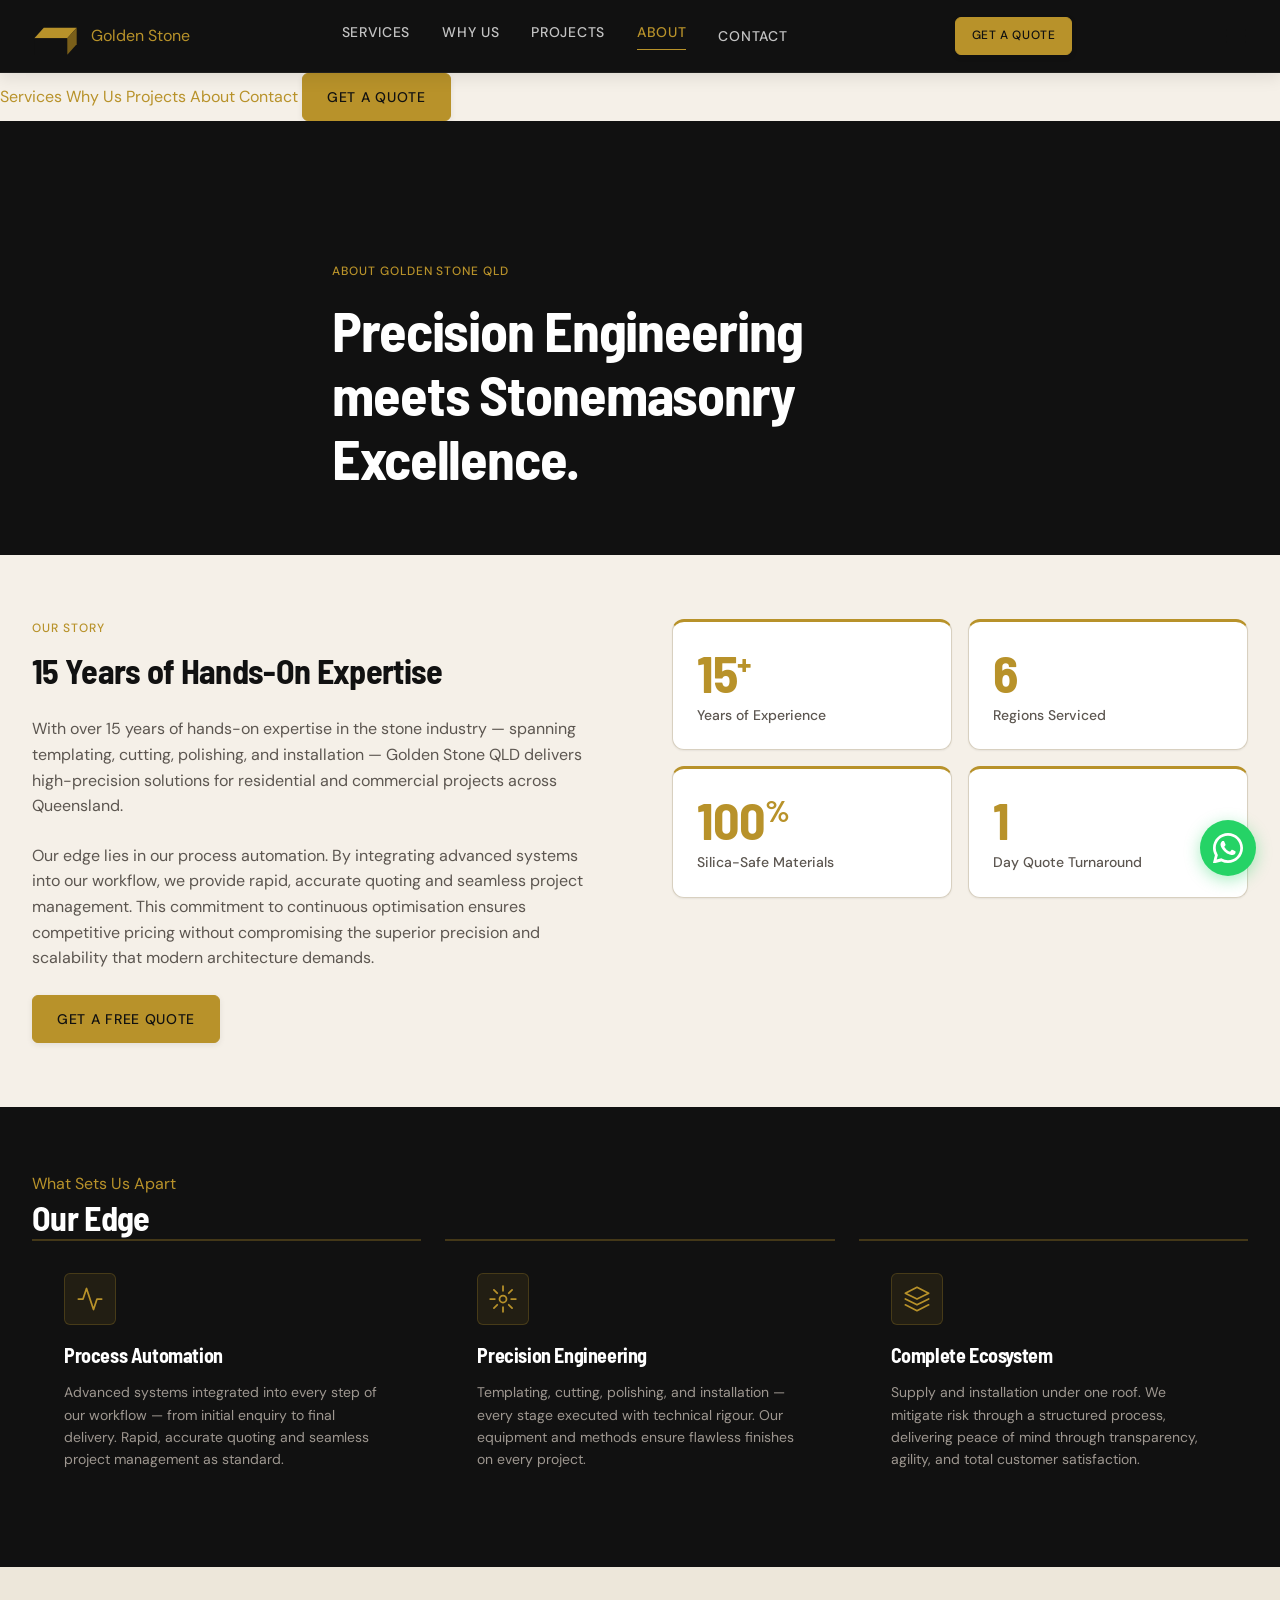
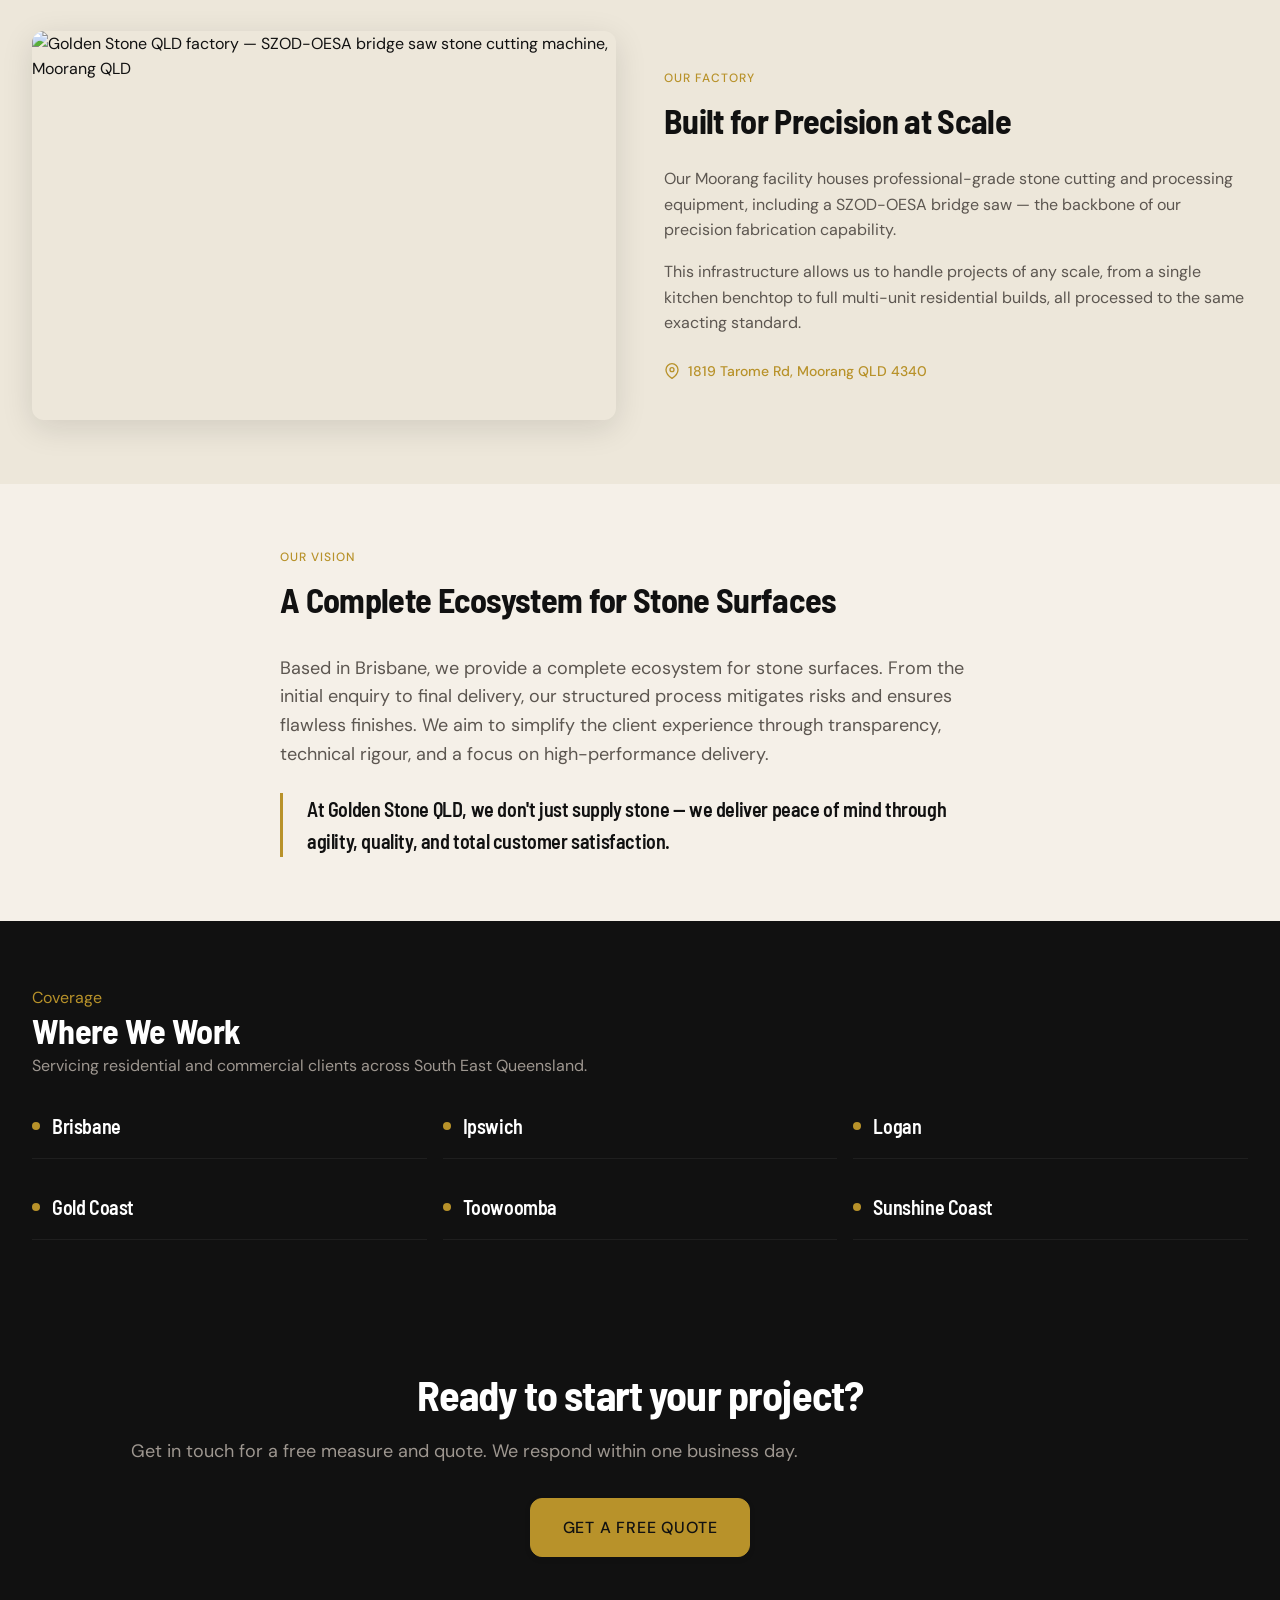
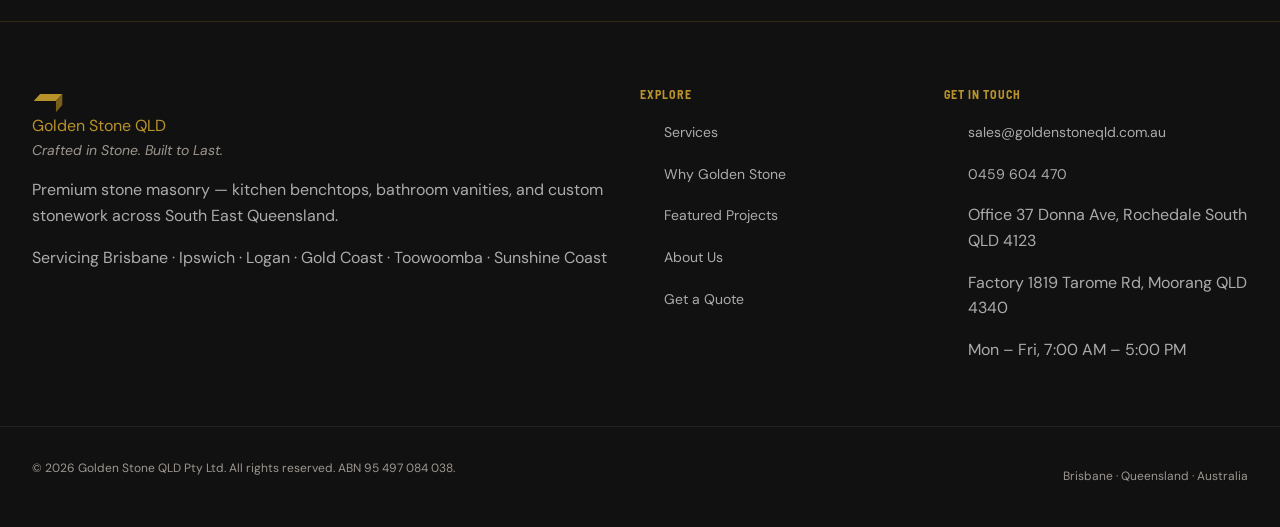
==== about.html @ 1c7fa22f "feat(about): add About Us page with factory photo, stats, edge pillars, vision - about.html — full A" ====
<!DOCTYPE html>
<html lang="en-AU">
<head>
  <meta charset="UTF-8">
  <meta name="viewport" content="width=device-width, initial-scale=1.0">
  <meta name="description" content="About Golden Stone QLD — 15+ years of precision stonemasonry expertise in Brisbane. Kitchen benchtops, bathroom vanities and custom stonework across South East Queensland.">
  <title>About Us — Golden Stone QLD</title>

  <!-- Favicon -->
  <link rel="icon" href="data:image/svg+xml,<svg xmlns='http://www.w3.org/2000/svg' viewBox='0 0 80 80'><polygon points='4,38 20,20 76,20 60,38' fill='%23B8922A'/><rect x='4' y='38' width='56' height='28' fill='%23111111'/><polygon points='60,38 76,20 76,48 60,66' fill='%237A5F1A'/></svg>">

  <!-- Design system -->
  <link rel="stylesheet" href="src/styles/reset.css">
  <link rel="stylesheet" href="src/styles/tokens.css">
  <link rel="stylesheet" href="src/styles/base.css">
  <link rel="stylesheet" href="src/styles/components.css">

  <!-- Page styles -->
  <link rel="stylesheet" href="src/styles/pages/about.css">
</head>
<body>

  <!-- =====================================================================
       SITE HEADER
       ===================================================================== -->
  <header class="site-header site-header--solid" id="site-header">
    <nav class="nav" aria-label="Main navigation">
      <div class="nav__inner container">
        <a href="index.html" class="nav__logo" aria-label="Golden Stone QLD — home">
          <svg width="40" height="34" viewBox="0 0 80 68" fill="none" xmlns="http://www.w3.org/2000/svg" aria-hidden="true">
            <polygon points="4,38 20,20 76,20 60,38" fill="#B8922A"/>
            <rect x="4" y="38" width="56" height="28" fill="#111111"/>
            <polygon points="60,38 76,20 76,48 60,66" fill="#7A5F1A"/>
          </svg>
          <span class="nav__logo-text">Golden Stone</span>
        </a>

        <ul class="nav__links" role="list">
          <li><a href="index.html#services" class="nav__link">Services</a></li>
          <li><a href="index.html#why-us" class="nav__link">Why Us</a></li>
          <li><a href="index.html#projects" class="nav__link">Projects</a></li>
          <li><a href="about.html" class="nav__link" aria-current="page">About</a></li>
          <li><a href="contact.html" class="nav__link">Contact</a></li>
        </ul>

        <a href="contact.html" class="btn btn--primary btn--sm nav__cta">Get a Quote</a>

        <button class="nav__hamburger" id="hamburger-btn" aria-label="Open menu" aria-expanded="false" aria-controls="mobile-menu">
          <svg width="24" height="24" viewBox="0 0 24 24" fill="none" stroke="currentColor" stroke-width="2" stroke-linecap="round" aria-hidden="true">
            <line x1="3" y1="6" x2="21" y2="6"/>
            <line x1="3" y1="12" x2="21" y2="12"/>
            <line x1="3" y1="18" x2="21" y2="18"/>
          </svg>
        </button>
      </div>
    </nav>

    <div class="mobile-menu" id="mobile-menu" role="navigation" aria-label="Mobile navigation">
      <a href="index.html#services" class="mobile-menu__link">Services</a>
      <a href="index.html#why-us" class="mobile-menu__link">Why Us</a>
      <a href="index.html#projects" class="mobile-menu__link">Projects</a>
      <a href="about.html" class="mobile-menu__link">About</a>
      <a href="contact.html" class="mobile-menu__link">Contact</a>
      <a href="contact.html" class="btn btn--primary mobile-menu__cta">Get a Quote</a>
    </div>
  </header>

  <main>

    <!-- ===================================================================
         PAGE HERO
         =================================================================== -->
    <section class="about-hero" aria-label="About page header">
      <div class="about-hero__bg" aria-hidden="true"></div>
      <div class="about-hero__overlay" aria-hidden="true"></div>
      <div class="about-hero__content container">
        <span class="about-hero__label">About Golden Stone QLD</span>
        <h1 class="about-hero__headline">
          Precision Engineering<br>meets Stonemasonry<br>Excellence.
        </h1>
      </div>
    </section>

    <!-- ===================================================================
         OUR STORY — intro + stats
         =================================================================== -->
    <section class="section about-intro" aria-labelledby="story-title">
      <div class="container">
        <div class="about-intro__layout">

          <div class="about-intro__text fade-in">
            <span class="section-header__label">Our Story</span>
            <h2 class="about-intro__title" id="story-title">
              15 Years of Hands-On Expertise
            </h2>
            <p class="about-intro__body">
              With over 15 years of hands-on expertise in the stone industry — spanning
              templating, cutting, polishing, and installation — Golden Stone QLD delivers
              high-precision solutions for residential and commercial projects across Queensland.
            </p>
            <p class="about-intro__body">
              Our edge lies in our process automation. By integrating advanced systems into
              our workflow, we provide rapid, accurate quoting and seamless project management.
              This commitment to continuous optimisation ensures competitive pricing without
              compromising the superior precision and scalability that modern architecture demands.
            </p>
            <a href="contact.html" class="btn btn--primary">Get a Free Quote</a>
          </div>

          <div class="about-stats fade-in fade-in-delay-1" aria-label="Key facts">
            <div class="about-stat">
              <span class="about-stat__number">15<span class="about-stat__plus">+</span></span>
              <span class="about-stat__label">Years of Experience</span>
            </div>
            <div class="about-stat">
              <span class="about-stat__number">6</span>
              <span class="about-stat__label">Regions Serviced</span>
            </div>
            <div class="about-stat">
              <span class="about-stat__number">100<span class="about-stat__plus">%</span></span>
              <span class="about-stat__label">Silica-Safe Materials</span>
            </div>
            <div class="about-stat">
              <span class="about-stat__number">1</span>
              <span class="about-stat__label">Day Quote Turnaround</span>
            </div>
          </div>

        </div>
      </div>
    </section>

    <!-- ===================================================================
         OUR EDGE — three pillars on dark background
         =================================================================== -->
    <section class="section section--dark about-edge" aria-labelledby="edge-title">
      <div class="container">
        <header class="section-header fade-in">
          <span class="section-header__label" style="color: var(--color-gold);">What Sets Us Apart</span>
          <h2 class="section-header__title" id="edge-title" style="color: var(--color-white);">Our Edge</h2>
        </header>

        <div class="about-pillars fade-in fade-in-delay-1">

          <div class="about-pillar">
            <div class="about-pillar__icon" aria-hidden="true">
              <svg width="28" height="28" viewBox="0 0 24 24" fill="none" stroke="currentColor" stroke-width="1.5" stroke-linecap="round" stroke-linejoin="round">
                <polyline points="22 12 18 12 15 21 9 3 6 12 2 12"/>
              </svg>
            </div>
            <h3 class="about-pillar__title">Process Automation</h3>
            <p class="about-pillar__desc">
              Advanced systems integrated into every step of our workflow — from initial
              enquiry to final delivery. Rapid, accurate quoting and seamless project management as standard.
            </p>
          </div>

          <div class="about-pillar">
            <div class="about-pillar__icon" aria-hidden="true">
              <svg width="28" height="28" viewBox="0 0 24 24" fill="none" stroke="currentColor" stroke-width="1.5" stroke-linecap="round" stroke-linejoin="round">
                <circle cx="12" cy="12" r="3"/>
                <path d="M12 1v4M12 19v4M4.22 4.22l2.83 2.83M16.95 16.95l2.83 2.83M1 12h4M19 12h4M4.22 19.78l2.83-2.83M16.95 7.05l2.83-2.83"/>
              </svg>
            </div>
            <h3 class="about-pillar__title">Precision Engineering</h3>
            <p class="about-pillar__desc">
              Templating, cutting, polishing, and installation — every stage executed with
              technical rigour. Our equipment and methods ensure flawless finishes on every project.
            </p>
          </div>

          <div class="about-pillar">
            <div class="about-pillar__icon" aria-hidden="true">
              <svg width="28" height="28" viewBox="0 0 24 24" fill="none" stroke="currentColor" stroke-width="1.5" stroke-linecap="round" stroke-linejoin="round">
                <path d="M12 2L2 7l10 5 10-5-10-5z"/>
                <path d="M2 17l10 5 10-5"/>
                <path d="M2 12l10 5 10-5"/>
              </svg>
            </div>
            <h3 class="about-pillar__title">Complete Ecosystem</h3>
            <p class="about-pillar__desc">
              Supply and installation under one roof. We mitigate risk through a structured
              process, delivering peace of mind through transparency, agility, and total
              customer satisfaction.
            </p>
          </div>

        </div>
      </div>
    </section>

    <!-- ===================================================================
         FACTORY — real photo of the workshop
         =================================================================== -->
    <section class="about-factory" aria-labelledby="factory-title">
      <div class="container">
        <div class="about-factory__layout">

          <div class="about-factory__image fade-in">
            <img
              src="public/images/factory.jpg"
              alt="Golden Stone QLD factory — SZOD-OESA bridge saw stone cutting machine, Moorang QLD"
              width="800"
              height="533"
              loading="lazy"
            >
          </div>

          <div class="about-factory__text fade-in fade-in-delay-1">
            <span class="section-header__label">Our Factory</span>
            <h2 class="about-factory__title" id="factory-title">Built for Precision at Scale</h2>
            <p class="about-factory__body">
              Our Moorang facility houses professional-grade stone cutting and processing
              equipment, including a SZOD-OESA bridge saw — the backbone of our precision
              fabrication capability.
            </p>
            <p class="about-factory__body">
              This infrastructure allows us to handle projects of any scale, from a single
              kitchen benchtop to full multi-unit residential builds, all processed to
              the same exacting standard.
            </p>
            <div class="about-factory__address">
              <svg width="16" height="16" viewBox="0 0 24 24" fill="none" stroke="currentColor" stroke-width="2" stroke-linecap="round" stroke-linejoin="round" aria-hidden="true">
                <path d="M21 10c0 7-9 13-9 13s-9-6-9-13a9 9 0 0 1 18 0z"/>
                <circle cx="12" cy="10" r="3"/>
              </svg>
              1819 Tarome Rd, Moorang QLD 4340
            </div>
          </div>

        </div>
      </div>
    </section>

    <!-- ===================================================================
         OUR VISION
         =================================================================== -->
    <section class="section about-vision" aria-labelledby="vision-title">
      <div class="container">
        <div class="about-vision__inner fade-in">
          <span class="section-header__label">Our Vision</span>
          <h2 class="about-vision__title" id="vision-title">A Complete Ecosystem for Stone Surfaces</h2>
          <p class="about-vision__body">
            Based in Brisbane, we provide a complete ecosystem for stone surfaces. From the initial
            enquiry to final delivery, our structured process mitigates risks and ensures flawless
            finishes. We aim to simplify the client experience through transparency, technical
            rigour, and a focus on high-performance delivery.
          </p>
          <p class="about-vision__body about-vision__body--callout">
            At Golden Stone QLD, we don't just supply stone — we deliver peace of mind through
            agility, quality, and total customer satisfaction.
          </p>
        </div>
      </div>
    </section>

    <!-- ===================================================================
         SERVICE AREA
         =================================================================== -->
    <section class="section section--dark about-area" aria-labelledby="area-title">
      <div class="container">
        <header class="section-header fade-in">
          <span class="section-header__label" style="color: var(--color-gold);">Coverage</span>
          <h2 class="section-header__title" id="area-title" style="color: var(--color-white);">Where We Work</h2>
          <p class="section-header__sub" style="color: var(--color-stone);">
            Servicing residential and commercial clients across South East Queensland.
          </p>
        </header>

        <div class="about-area__grid fade-in fade-in-delay-1">
          <div class="about-area__city">
            <span class="about-area__dot" aria-hidden="true"></span>Brisbane
          </div>
          <div class="about-area__city">
            <span class="about-area__dot" aria-hidden="true"></span>Ipswich
          </div>
          <div class="about-area__city">
            <span class="about-area__dot" aria-hidden="true"></span>Logan
          </div>
          <div class="about-area__city">
            <span class="about-area__dot" aria-hidden="true"></span>Gold Coast
          </div>
          <div class="about-area__city">
            <span class="about-area__dot" aria-hidden="true"></span>Toowoomba
          </div>
          <div class="about-area__city">
            <span class="about-area__dot" aria-hidden="true"></span>Sunshine Coast
          </div>
        </div>
      </div>
    </section>

    <!-- ===================================================================
         CTA
         =================================================================== -->
    <section class="section cta-section" aria-labelledby="cta-title">
      <div class="container">
        <h2 class="cta-section__headline fade-in" id="cta-title">
          Ready to start your project?
        </h2>
        <p class="cta-section__sub fade-in fade-in-delay-1">
          Get in touch for a free measure and quote. We respond within one business day.
        </p>
        <div class="fade-in fade-in-delay-2">
          <a href="contact.html" class="btn btn--primary btn--lg">Get a Free Quote</a>
        </div>
      </div>
    </section>

  </main>

  <!-- =====================================================================
       FOOTER
       ===================================================================== -->
  <footer class="footer">
    <div class="container">
      <div class="footer__grid">

        <div class="footer__brand">
          <a href="index.html" class="footer__logo footer__logo--lockup" aria-label="Golden Stone QLD — home">
            <svg width="32" height="27" viewBox="0 0 80 68" fill="none" xmlns="http://www.w3.org/2000/svg" aria-hidden="true">
              <polygon points="4,38 20,20 76,20 60,38" fill="#B8922A"/>
              <rect x="4" y="38" width="56" height="28" fill="#111111"/>
              <polygon points="60,38 76,20 76,48 60,66" fill="#7A5F1A"/>
            </svg>
            <span class="footer__logo-name">Golden Stone QLD</span>
          </a>
          <p class="footer__tagline">Crafted in Stone. Built to Last.</p>
          <p class="footer__desc">
            Premium stone masonry — kitchen benchtops, bathroom vanities, and custom
            stonework across South East Queensland.
          </p>
          <p class="footer__service-area">
            Servicing Brisbane · Ipswich · Logan · Gold Coast · Toowoomba · Sunshine Coast
          </p>
        </div>

        <div>
          <h3 class="footer__heading">Explore</h3>
          <ul class="footer__links" role="list">
            <li><a href="index.html#services">Services</a></li>
            <li><a href="index.html#why-us">Why Golden Stone</a></li>
            <li><a href="index.html#projects">Featured Projects</a></li>
            <li><a href="about.html">About Us</a></li>
            <li><a href="contact.html">Get a Quote</a></li>
          </ul>
        </div>

        <div>
          <h3 class="footer__heading">Get in Touch</h3>
          <ul class="footer__links" role="list">
            <li><a href="mailto:sales@goldenstoneqld.com.au">sales@goldenstoneqld.com.au</a></li>
            <li><a href="tel:+61459604470">0459 604 470</a></li>
            <li class="footer__address-item">
              <span class="footer__address-label">Office</span>
              <span>37 Donna Ave, Rochedale South QLD 4123</span>
            </li>
            <li class="footer__address-item">
              <span class="footer__address-label">Factory</span>
              <span>1819 Tarome Rd, Moorang QLD 4340</span>
            </li>
            <li class="footer__hours">Mon – Fri, 7:00 AM – 5:00 PM</li>
          </ul>
        </div>

      </div>
    </div>

    <div class="footer__bottom container">
      <p class="footer__copy">
        &copy; <span id="footer-year">2025</span> Golden Stone QLD Pty Ltd. All rights reserved.
        ABN 95 497 084 038.
      </p>
      <p class="footer__copy">Brisbane · Queensland · Australia</p>
    </div>
  </footer>

  <!-- WhatsApp floating button -->
  <a href="https://wa.me/61459604470" class="whatsapp-fab" target="_blank" rel="noopener" aria-label="Chat on WhatsApp">
    <svg width="30" height="30" viewBox="0 0 24 24" fill="#FFFFFF" xmlns="http://www.w3.org/2000/svg" aria-hidden="true">
      <path d="M17.472 14.382c-.297-.149-1.758-.867-2.03-.967-.273-.099-.471-.148-.67.15-.197.297-.767.966-.94 1.164-.173.199-.347.223-.644.075-.297-.15-1.255-.463-2.39-1.475-.883-.788-1.48-1.761-1.653-2.059-.173-.297-.018-.458.13-.606.134-.133.298-.347.446-.52.149-.174.198-.298.298-.497.099-.198.05-.371-.025-.52-.075-.149-.669-1.612-.916-2.207-.242-.579-.487-.5-.669-.51-.173-.008-.371-.01-.57-.01-.198 0-.52.074-.792.372-.272.297-1.04 1.016-1.04 2.479 0 1.462 1.065 2.875 1.213 3.074.149.198 2.096 3.2 5.077 4.487.709.306 1.262.489 1.694.625.712.227 1.36.195 1.871.118.571-.085 1.758-.719 2.006-1.413.248-.694.248-1.289.173-1.413-.074-.124-.272-.198-.57-.347z"/>
      <path d="M12 0C5.373 0 0 5.373 0 12c0 2.117.553 4.103 1.518 5.832L.057 23.625a.563.563 0 0 0 .693.704l5.975-1.566A11.942 11.942 0 0 0 12 24c6.627 0 12-5.373 12-12S18.627 0 12 0zm0 21.818a9.818 9.818 0 0 1-5.006-1.372l-.358-.213-3.722.976.993-3.63-.233-.374A9.818 9.818 0 0 1 2.182 12C2.182 6.57 6.57 2.182 12 2.182S21.818 6.57 21.818 12 17.43 21.818 12 21.818z"/>
    </svg>
  </a>

  <script src="src/scripts/main.js" defer></script>
</body>
</html>
---- src/styles/tokens.css ----
/* ==========================================================================
   Golden Stone QLD — Design Tokens
   Source: docs/brand/brand-book.md v2.0
   Australian English comments throughout.

   Import order:
     1. tokens.css   ← this file
     2. reset.css
     3. base.css
     4. components.css
   ========================================================================== */

/* --------------------------------------------------------------------------
   Google Fonts
   Barlow Semi Condensed — display / headings (600, 700)
   DM Sans              — body / UI copy (400, 500)
   -------------------------------------------------------------------------- */
@import url('https://fonts.googleapis.com/css2?family=Barlow+Semi+Condensed:wght@600;700&family=DM+Sans:ital,wght@0,400;0,500;1,400&display=swap');


:root {

  /* =========================================================================
     COLOUR PALETTE
     Brand Book v2.0 — Gold + Black
     ========================================================================= */

  /* --- Primary brand colours --- */
  --colour-gold:          #B8922A; /* Brass Gold — main brand colour; bar mark, CTAs, accents  */
  --colour-gold-dark:     #7A5F1A; /* Dark Gold — slab right-face shadow, pressed states       */
  --colour-gold-light:    #C9A84C; /* Champagne — highlight accent, small-scale gold use       */
  --colour-black:         #111111; /* Deep Black — anchor colour, slab front-face, dark bg     */

  /* --- Neutral palette --- */
  --colour-bg:            #F5F0E8; /* Warm Cream — page background (warm, not clinical white)  */
  --colour-surface:       #EDE7DA; /* Surface — cards, alternating table rows                  */
  --colour-border:        #D8D0C0; /* Border — dividers, input outlines                        */
  --colour-stone:         #9E9790; /* Stone Grey — sub-labels, secondary/muted text            */
  --colour-text:          #111111; /* Primary text — same as anchor; warm near-black           */
  --colour-text-sec:      #5C5650; /* Secondary text — captions, supporting copy               */
  --colour-text-muted:    #9E9790; /* Muted text — placeholder, disabled states               */
  --colour-white:         #FFFFFF;

  /* --- Supporting gold tones (derived from primary) --- */
  --colour-gold-wash:     rgba(184, 146, 42, 0.10); /* Subtle gold tint — hover backgrounds    */
  --colour-gold-glow:     rgba(184, 146, 42, 0.30); /* Focus ring, gold highlight              */
  --colour-gold-border:   rgba(184, 146, 42, 0.25); /* Subtle gold border on dark surfaces     */

  /* --- Dark surface variants --- */
  --colour-surface-dark:  #1C1A18; /* Dark card / section background                          */
  --colour-overlay:       rgba(17, 17, 17, 0.65); /* Photo overlays, modal backdrops           */

  /* --- Semantic colours --- */
  --colour-success:       #2A7A4A;
  --colour-success-bg:    rgba(42, 122, 74, 0.10);
  --colour-warning:       #B86A1A;
  --colour-warning-bg:    rgba(184, 106, 26, 0.10);
  --colour-error:         #B83A2A;
  --colour-error-bg:      rgba(184, 58, 42, 0.10);
  --colour-info:          #2A5A8A;
  --colour-info-bg:       rgba(42, 90, 138, 0.10);

  /* --- CSS aliases (American English spelling) for component compatibility --- */
  --color-gold:           var(--colour-gold);
  --color-gold-dark:      var(--colour-gold-dark);
  --color-gold-light:     var(--colour-gold-light);
  --color-black:          var(--colour-black);
  --color-bg:             var(--colour-bg);
  --color-surface:        var(--colour-surface);
  --color-border:         var(--colour-border);
  --color-stone:          var(--colour-stone);
  --color-text:           var(--colour-text);
  --color-text-sec:       var(--colour-text-sec);
  --color-text-muted:     var(--colour-text-muted);
  --color-white:          var(--colour-white);
  --color-gold-wash:      var(--colour-gold-wash);
  --color-gold-glow:      var(--colour-gold-glow);
  --color-gold-border:    var(--colour-gold-border);
  --color-surface-dark:   var(--colour-surface-dark);
  --color-overlay:        var(--colour-overlay);
  --color-success:        var(--colour-success);
  --color-success-bg:     var(--colour-success-bg);
  --color-warning:        var(--colour-warning);
  --color-warning-bg:     var(--colour-warning-bg);
  --color-error:          var(--colour-error);
  --color-error-bg:       var(--colour-error-bg);
  --color-info:           var(--colour-info);
  --color-info-bg:        var(--colour-info-bg);


  /* =========================================================================
     TYPOGRAPHY
     ========================================================================= */

  /* --- Font families --- */
  --font-display: 'Barlow Semi Condensed', 'Arial Narrow', Arial, sans-serif;
  --font-body:    'DM Sans', 'Helvetica Neue', Arial, sans-serif;

  /* --- Type scale — Major Third (×1.25), base 16px ---
     Use display font (Barlow Semi Condensed) for text-xl and above.
     Use body font (DM Sans) for text-base and below.
  --- */
  --text-xs:    0.75rem;   /*  12px — captions, fine print, badges      */
  --text-sm:    0.875rem;  /*  14px — small UI text, helper labels       */
  --text-base:  1rem;      /*  16px — body copy (minimum for readability)*/
  --text-lg:    1.125rem;  /*  18px — lead paragraph, large body         */
  --text-xl:    1.25rem;   /*  20px — h4, sub-section headings           */
  --text-2xl:   1.625rem;  /*  26px — h3                                 */
  --text-3xl:   2.125rem;  /*  34px — h2                                 */
  --text-4xl:   2.625rem;  /*  42px — h1                                 */
  --text-hero:  3.25rem;   /*  52px — display / hero headings            */

  /* --- Font weights --- */
  --font-regular:  400;
  --font-medium:   500;
  --font-semibold: 600;
  --font-bold:     700;

  /* --- Line heights --- */
  --leading-tight:   1.15;  /* Hero / display headings                   */
  --leading-snug:    1.25;  /* H1, H2                                    */
  --leading-normal:  1.4;   /* H3, H4                                    */
  --leading-relaxed: 1.6;   /* Body copy (optimal for DM Sans)           */
  --leading-loose:   1.75;  /* Long-form / article content               */

  /* --- Letter spacing --- */
  --tracking-tight:  -0.02em; /* Display headings — tighter for impact   */
  --tracking-normal:  0em;
  --tracking-wide:    0.05em; /* All-caps labels                         */
  --tracking-wider:   0.08em; /* Sub-labels, tags, fine print            */


  /* =========================================================================
     SPACING — 8pt Grid
     ========================================================================= */

  --space-1:   0.25rem;  /*   4px */
  --space-2:   0.5rem;   /*   8px */
  --space-3:   0.75rem;  /*  12px */
  --space-4:   1rem;     /*  16px */
  --space-6:   1.5rem;   /*  24px */
  --space-8:   2rem;     /*  32px */
  --space-12:  3rem;     /*  48px */
  --space-16:  4rem;     /*  64px */
  --space-24:  6rem;     /*  96px */


  /* =========================================================================
     BORDER RADII
     ========================================================================= */

  --radius-sm:   3px;    /* Subtle rounding — chips, badges, code blocks  */
  --radius-md:   6px;    /* Buttons, inputs, small cards                  */
  --radius-lg:   12px;   /* Cards, panels, modals                         */
  --radius-full: 9999px; /* Pills, circular avatars                       */


  /* =========================================================================
     SHADOWS — subtle, premium feel; no harsh drops
     ========================================================================= */

  --shadow-xs:   0 1px 2px  rgba(17, 17, 17, 0.06);  /* Hairline lift    */
  --shadow-sm:   0 2px 6px  rgba(17, 17, 17, 0.08);  /* Cards at rest    */
  --shadow-md:   0 4px 16px rgba(17, 17, 17, 0.10);  /* Cards on hover   */
  --shadow-lg:   0 8px 32px rgba(17, 17, 17, 0.12);  /* Dropdowns, popovers */
  --shadow-xl:   0 16px 48px rgba(17, 17, 17, 0.14); /* Modals, drawers  */

  /* Focus ring — gold glow; replaces default browser outline */
  --shadow-focus: 0 0 0 3px var(--colour-gold-glow);

  /* Inset — for form inputs (subtle depth on background) */
  --shadow-inset: inset 0 1px 3px rgba(17, 17, 17, 0.07);

  /* Gold focus ring — form inputs and interactive elements */
  --shadow-gold: 0 0 0 3px var(--colour-gold-glow);


  /* =========================================================================
     BREAKPOINTS (reference values — documentation only)

     CSS custom properties cannot be used directly inside @media queries.
     Use these values as a reference when writing media queries:

       @media (min-width: 640px)  { … }   --bp-sm
       @media (min-width: 768px)  { … }   --bp-md
       @media (min-width: 1024px) { … }   --bp-lg
       @media (min-width: 1280px) { … }   --bp-xl

     All breakpoints follow a mobile-first approach.
     ========================================================================= */

  /* --bp-sm:   640px;  */
  /* --bp-md:   768px;  */
  /* --bp-lg:   1024px; */
  /* --bp-xl:   1280px; */


  /* =========================================================================
     TRANSITIONS & TIMINGS
     ========================================================================= */

  /* --- Durations --- */
  --duration-fast:   150ms;  /* Micro-interactions: icon swaps, checkboxes  */
  --duration-base:   250ms;  /* Standard: hover states, colour changes       */
  --duration-slow:   400ms;  /* Entrances: modals, drawers, page transitions */

  /* --- Easing curves --- */
  --ease-out:    cubic-bezier(0.16, 1, 0.3, 1);   /* Natural deceleration — entrances */
  --ease-in:     cubic-bezier(0.4, 0, 1, 1);      /* Acceleration — exits             */
  --ease-inout:  cubic-bezier(0.45, 0, 0.55, 1);  /* Balanced — toggles, slides       */

  /* --- Shorthand transitions (most common combinations) --- */
  --transition-colour:
    color            var(--duration-base) var(--ease-out),
    background-color var(--duration-base) var(--ease-out),
    border-color     var(--duration-base) var(--ease-out);

  --transition-shadow:
    box-shadow var(--duration-base) var(--ease-out);

  --transition-transform:
    transform var(--duration-base) var(--ease-out);

  --transition-all:
    color            var(--duration-base) var(--ease-out),
    background-color var(--duration-base) var(--ease-out),
    border-color     var(--duration-base) var(--ease-out),
    box-shadow       var(--duration-base) var(--ease-out),
    transform        var(--duration-base) var(--ease-out);


  /* =========================================================================
     LAYOUT
     ========================================================================= */

  --container-max:    1280px; /* Full-width content cap                     */
  --container-prose:  72ch;   /* Optimal reading width for body copy        */
  --container-narrow: 640px;  /* Narrow forms, centred content blocks       */

  --gutter-sm:  var(--space-4);  /* 16px — mobile horizontal padding        */
  --gutter-md:  var(--space-6);  /* 24px — tablet horizontal padding        */
  --gutter-lg:  var(--space-8);  /* 32px — desktop horizontal padding       */

}
---- src/styles/base.css ----
/* ==========================================================================
   Golden Stone QLD — Base Styles
   Applies design tokens to HTML elements.
   Import after reset.css and tokens.css.
   ========================================================================== */

/* --------------------------------------------------------------------------
   Document
   -------------------------------------------------------------------------- */
body {
  font-family: var(--font-body);
  font-size: var(--text-base);
  font-weight: var(--font-regular);
  line-height: var(--leading-relaxed);
  color: var(--color-text);
  background-color: var(--color-bg);
}

/* --------------------------------------------------------------------------
   Headings
   Display font (Barlow Semi Condensed) for all headings.
   -------------------------------------------------------------------------- */
h1, h2, h3, h4, h5, h6 {
  font-family: var(--font-display);
  font-weight: var(--font-bold);
  line-height: var(--leading-snug);
  color: var(--color-text);
  letter-spacing: var(--tracking-tight);
}

h1 {
  font-size: var(--text-4xl);   /* 42px desktop */
  line-height: var(--leading-tight);
}

h2 {
  font-size: var(--text-3xl);   /* 34px */
}

h3 {
  font-size: var(--text-2xl);   /* 26px */
  font-weight: var(--font-semibold);
  line-height: var(--leading-normal);
  letter-spacing: 0;
}

h4 {
  font-size: var(--text-xl);    /* 20px */
  font-weight: var(--font-semibold);
  line-height: var(--leading-normal);
  letter-spacing: 0;
}

h5 {
  font-size: var(--text-lg);    /* 18px */
  font-weight: var(--font-semibold);
  letter-spacing: 0;
}

h6 {
  font-size: var(--text-base);  /* 16px */
  font-weight: var(--font-semibold);
  letter-spacing: var(--tracking-wide);
  text-transform: uppercase;
  color: var(--color-text-sec);
}

/* Responsive heading scale — mobile */
@media (max-width: 767px) {
  h1 { font-size: var(--text-3xl); }   /* 34px */
  h2 { font-size: var(--text-2xl); }   /* 26px */
  h3 { font-size: var(--text-xl); }    /* 20px */
}

/* --------------------------------------------------------------------------
   Paragraphs
   -------------------------------------------------------------------------- */
p {
  max-width: var(--container-prose);
  margin-bottom: var(--space-4);
}

p:last-child {
  margin-bottom: 0;
}

/* Lead paragraph */
.lead {
  font-size: var(--text-lg);
  line-height: var(--leading-loose);
  color: var(--color-text-sec);
}

/* --------------------------------------------------------------------------
   Links
   -------------------------------------------------------------------------- */
a {
  color: var(--color-gold);
  text-decoration: underline;
  text-decoration-color: transparent;
  text-underline-offset: 3px;
  transition: var(--transition-colour);
}

a:hover {
  text-decoration-color: var(--color-gold);
}

a:visited {
  color: var(--color-gold-dark);
}

/* --------------------------------------------------------------------------
   Lists
   -------------------------------------------------------------------------- */
ul, ol {
  padding-left: var(--space-6);
  margin-bottom: var(--space-4);
}

ul { list-style: disc; }
ol { list-style: decimal; }

li {
  margin-bottom: var(--space-2);
  line-height: var(--leading-relaxed);
}

li:last-child {
  margin-bottom: 0;
}

/* --------------------------------------------------------------------------
   Inline elements
   -------------------------------------------------------------------------- */
strong, b {
  font-weight: var(--font-semibold);
}

em, i {
  font-style: italic;
}

small {
  font-size: var(--text-sm);
  color: var(--color-text-sec);
}

mark {
  background-color: rgba(184, 146, 42, 0.2);
  color: var(--color-text);
  padding: 0 var(--space-1);
  border-radius: var(--radius-sm);
}

code {
  font-family: 'Courier New', Courier, monospace;
  font-size: 0.875em;
  background-color: var(--color-surface);
  padding: 0.1em 0.35em;
  border-radius: var(--radius-sm);
  border: 1px solid var(--color-border);
}

/* --------------------------------------------------------------------------
   Horizontal rule
   -------------------------------------------------------------------------- */
hr {
  border: none;
  border-top: 1px solid var(--color-border);
  margin: var(--space-8) 0;
}

hr.accent {
  border-top-color: var(--color-gold);
  border-top-width: 2px;
  width: 48px;
}

/* --------------------------------------------------------------------------
   Blockquote
   -------------------------------------------------------------------------- */
blockquote {
  border-left: 3px solid var(--color-gold);
  padding-left: var(--space-6);
  margin: var(--space-8) 0;
  color: var(--color-text-sec);
  font-size: var(--text-lg);
  font-style: italic;
}

blockquote cite {
  display: block;
  margin-top: var(--space-3);
  font-size: var(--text-sm);
  font-style: normal;
  font-weight: var(--font-medium);
  color: var(--color-stone);
  letter-spacing: var(--tracking-wider);
  text-transform: uppercase;
}

/* --------------------------------------------------------------------------
   Labels / tags
   -------------------------------------------------------------------------- */
.label {
  font-family: var(--font-body);
  font-size: var(--text-xs);
  font-weight: var(--font-medium);
  letter-spacing: var(--tracking-wider);
  text-transform: uppercase;
  color: var(--color-stone);
}

.label--gold {
  color: var(--color-gold);
}

/* --------------------------------------------------------------------------
   Display / hero text
   -------------------------------------------------------------------------- */
.display {
  font-family: var(--font-display);
  font-size: var(--text-hero);
  font-weight: var(--font-bold);
  line-height: var(--leading-tight);
  letter-spacing: var(--tracking-tight);
}

@media (max-width: 767px) {
  .display {
    font-size: var(--text-4xl);
  }
}

/* --------------------------------------------------------------------------
   Images
   -------------------------------------------------------------------------- */
img {
  height: auto;
  display: block;
}

figure {
  margin: var(--space-8) 0;
}

figcaption {
  margin-top: var(--space-2);
  font-size: var(--text-sm);
  color: var(--color-text-sec);
}

/* --------------------------------------------------------------------------
   Selection
   -------------------------------------------------------------------------- */
::selection {
  background-color: rgba(184, 146, 42, 0.25);
  color: var(--color-text);
}
---- src/styles/components.css ----
/* ==========================================================================
   Golden Stone QLD — Components
   Requires: tokens.css, reset.css, base.css
   Australian English comments
   ========================================================================== */

/* ==========================================================================
   LAYOUT — Container & Section
   ========================================================================== */

/* --------------------------------------------------------------------------
   .container
   -------------------------------------------------------------------------- */
.container {
  width: 100%;
  max-width: var(--container-max);
  margin-inline: auto;
  padding-inline: var(--gutter-sm);
}

@media (min-width: 768px) {
  .container {
    padding-inline: var(--gutter-md);
  }
}

@media (min-width: 1024px) {
  .container {
    padding-inline: var(--gutter-lg);
  }
}

.container--narrow {
  max-width: var(--container-narrow);
}

.container--prose {
  max-width: var(--container-prose);
}

/* --------------------------------------------------------------------------
   .section
   -------------------------------------------------------------------------- */
.section {
  padding-block: var(--space-16);
}

@media (max-width: 767px) {
  .section {
    padding-block: var(--space-12);
  }
}

/* Cream variant — default */
.section--cream {
  background-color: var(--color-bg);
}

/* Surface variant — slightly deeper cream */
.section--surface {
  background-color: var(--color-surface);
}

/* Dark variant — black background */
.section--dark {
  background-color: var(--color-black);
  color: var(--color-white);
}

.section--dark h1,
.section--dark h2,
.section--dark h3,
.section--dark h4,
.section--dark h5,
.section--dark h6 {
  color: var(--color-white);
}

.section--dark p,
.section--dark .lead {
  color: var(--color-stone);
}

/* Gold accent bar at top */
.section--accent-bar {
  border-top: 3px solid var(--color-gold);
}

/* ==========================================================================
   NAVIGATION
   ========================================================================== */

/* --------------------------------------------------------------------------
   .nav
   -------------------------------------------------------------------------- */
.nav {
  position: sticky;
  top: 0;
  z-index: 100;
  background-color: var(--color-black);
  border-bottom: 1px solid rgba(255, 255, 255, 0.06);
  box-shadow: var(--shadow-md);
}

.nav__inner {
  display: flex;
  align-items: center;
  justify-content: space-between;
  height: 72px;
}

.nav__logo {
  display: flex;
  align-items: center;
  gap: var(--space-3);
  text-decoration: none;
  flex-shrink: 0;
}

.nav__logo img,
.nav__logo svg {
  height: 40px;
  width: auto;
}

.nav__links {
  display: flex;
  align-items: center;
  gap: var(--space-8);
  list-style: none;
  padding: 0;
  margin: 0;
}

@media (max-width: 767px) {
  .nav__links {
    display: none; /* Replaced by mobile menu in JS layer */
  }
}

.nav__link {
  font-family: var(--font-body);
  font-size: var(--text-sm);
  font-weight: var(--font-medium);
  color: rgba(255, 255, 255, 0.75);
  text-decoration: none;
  letter-spacing: var(--tracking-wide);
  text-transform: uppercase;
  transition: var(--transition-colour);
  padding-block: var(--space-2);
  border-bottom: 1px solid transparent;
}

.nav__link:hover,
.nav__link[aria-current='page'] {
  color: var(--color-gold);
  border-bottom-color: var(--color-gold);
}

.nav__cta {
  margin-left: var(--space-4);
}

/* ==========================================================================
   FOOTER
   ========================================================================== */

.footer {
  background-color: var(--color-black);
  color: rgba(255, 255, 255, 0.65);
  padding-block: var(--space-16) var(--space-8);
  border-top: 1px solid rgba(184, 146, 42, 0.20);
}

.footer__grid {
  display: grid;
  grid-template-columns: 1fr;
  gap: var(--space-10);
  margin-bottom: var(--space-12);
}

@media (min-width: 768px) {
  .footer__grid {
    grid-template-columns: 2fr 1fr 1fr;
  }
}

.footer__brand {}

.footer__logo {
  margin-bottom: var(--space-4);
}

.footer__tagline {
  font-size: var(--text-sm);
  color: var(--color-stone);
  font-style: italic;
}

.footer__heading {
  font-family: var(--font-display);
  font-size: var(--text-xs);
  font-weight: var(--font-bold);
  letter-spacing: var(--tracking-wider);
  text-transform: uppercase;
  color: var(--color-gold);
  margin-bottom: var(--space-4);
}

.footer__links {
  list-style: none;
  display: flex;
  flex-direction: column;
  gap: var(--space-2);
}

.footer__links a {
  font-size: var(--text-sm);
  color: rgba(255, 255, 255, 0.65);
  text-decoration: none;
  transition: var(--transition-colour);
}

.footer__links a:hover {
  color: var(--color-gold-light);
}

.footer__bottom {
  display: flex;
  align-items: center;
  justify-content: space-between;
  flex-wrap: wrap;
  gap: var(--space-4);
  padding-top: var(--space-8);
  border-top: 1px solid rgba(255, 255, 255, 0.08);
}

.footer__copy {
  font-size: var(--text-xs);
  color: var(--color-stone);
}

/* ==========================================================================
   BUTTONS
   ========================================================================== */

/* --------------------------------------------------------------------------
   Base button — shared across all variants
   -------------------------------------------------------------------------- */
.btn {
  display: inline-flex;
  align-items: center;
  justify-content: center;
  gap: var(--space-2);

  font-family: var(--font-body);
  font-size: var(--text-sm);
  font-weight: var(--font-medium);
  letter-spacing: var(--tracking-wide);
  text-transform: uppercase;
  text-decoration: none;
  white-space: nowrap;

  padding: var(--space-3) var(--space-6);
  border-radius: var(--radius-md);
  border: 1.5px solid transparent;
  cursor: pointer;

  transition: var(--transition-colour), var(--transition-shadow),
              var(--transition-transform);

  position: relative;
  overflow: hidden;
}

.btn:focus-visible {
  outline: 2px solid var(--color-gold);
  outline-offset: 3px;
}

.btn:active {
  transform: translateY(1px);
}

.btn:disabled,
.btn[aria-disabled='true'] {
  opacity: 0.45;
  cursor: not-allowed;
  pointer-events: none;
}

/* --------------------------------------------------------------------------
   .btn--primary — gold fill, black text
   -------------------------------------------------------------------------- */
.btn--primary {
  background-color: var(--color-gold);
  border-color: var(--color-gold);
  color: var(--color-black);
  box-shadow: var(--shadow-sm);
}

.btn--primary:hover {
  background-color: var(--color-gold-dark);
  border-color: var(--color-gold-dark);
  box-shadow: var(--shadow-md);
}

.btn--primary:active {
  background-color: var(--color-gold-dark);
  box-shadow: var(--shadow-xs);
}

/* --------------------------------------------------------------------------
   .btn--outline — transparent fill, gold border + text
   -------------------------------------------------------------------------- */
.btn--outline {
  background-color: transparent;
  border-color: var(--color-gold);
  color: var(--color-gold);
}

.btn--outline:hover {
  background-color: var(--color-gold);
  color: var(--color-black);
  box-shadow: var(--shadow-sm);
}

/* Outline on dark backgrounds */
.btn--outline-light {
  background-color: transparent;
  border-color: rgba(255, 255, 255, 0.5);
  color: var(--color-white);
}

.btn--outline-light:hover {
  border-color: var(--color-white);
  background-color: rgba(255, 255, 255, 0.08);
}

/* --------------------------------------------------------------------------
   .btn--ghost — no border, subtle hover
   -------------------------------------------------------------------------- */
.btn--ghost {
  background-color: transparent;
  border-color: transparent;
  color: var(--color-gold);
  padding-inline: var(--space-3);
}

.btn--ghost:hover {
  background-color: rgba(184, 146, 42, 0.10);
}

/* Ghost on dark */
.btn--ghost-light {
  color: rgba(255, 255, 255, 0.75);
}

.btn--ghost-light:hover {
  background-color: rgba(255, 255, 255, 0.08);
  color: var(--color-white);
}

/* --------------------------------------------------------------------------
   .btn--dark — black fill, gold text (inverted primary)
   -------------------------------------------------------------------------- */
.btn--dark {
  background-color: var(--color-black);
  border-color: var(--color-black);
  color: var(--color-gold);
  box-shadow: var(--shadow-sm);
}

.btn--dark:hover {
  background-color: #1C1A18;
  box-shadow: var(--shadow-md);
}

/* --------------------------------------------------------------------------
   Size modifiers
   -------------------------------------------------------------------------- */
.btn--sm {
  font-size: var(--text-xs);
  padding: var(--space-2) var(--space-4);
}

.btn--lg {
  font-size: var(--text-base);
  padding: var(--space-4) var(--space-8);
  border-radius: var(--radius-lg);
}

/* Icon-only */
.btn--icon {
  padding: var(--space-3);
  border-radius: var(--radius-md);
}

/* ==========================================================================
   CARDS
   ========================================================================== */

/* --------------------------------------------------------------------------
   Base card
   -------------------------------------------------------------------------- */
.card {
  border-radius: var(--radius-lg);
  padding: var(--space-8);
  transition: var(--transition-shadow), var(--transition-transform);
}

.card:hover {
  transform: translateY(-2px);
}

/* --------------------------------------------------------------------------
   .card--white — on cream/surface backgrounds
   -------------------------------------------------------------------------- */
.card--white {
  background-color: var(--color-white);
  border: 1px solid var(--color-border);
  box-shadow: var(--shadow-sm);
}

.card--white:hover {
  box-shadow: var(--shadow-md);
}

/* --------------------------------------------------------------------------
   .card--surface — subtle depth on cream
   -------------------------------------------------------------------------- */
.card--surface {
  background-color: var(--color-surface);
  border: 1px solid var(--color-border);
}

.card--surface:hover {
  box-shadow: var(--shadow-sm);
}

/* --------------------------------------------------------------------------
   .card--dark — on dark/black sections
   -------------------------------------------------------------------------- */
.card--dark {
  background-color: var(--color-surface-dark);
  border: 1px solid rgba(255, 255, 255, 0.06);
  color: var(--color-white);
  box-shadow: var(--shadow-md);
}

.card--dark:hover {
  border-color: rgba(184, 146, 42, 0.30);
  box-shadow: var(--shadow-lg);
}

.card--dark h1,
.card--dark h2,
.card--dark h3,
.card--dark h4 {
  color: var(--color-white);
}

.card--dark p {
  color: rgba(255, 255, 255, 0.65);
}

/* --------------------------------------------------------------------------
   .card--bordered — white with gold top accent
   -------------------------------------------------------------------------- */
.card--bordered {
  background-color: var(--color-white);
  border: 1px solid var(--color-border);
  border-top: 3px solid var(--color-gold);
  box-shadow: var(--shadow-sm);
}

.card--bordered:hover {
  box-shadow: var(--shadow-md);
}

/* --------------------------------------------------------------------------
   Card internals
   -------------------------------------------------------------------------- */
.card__label {
  font-size: var(--text-xs);
  font-weight: var(--font-medium);
  letter-spacing: var(--tracking-wider);
  text-transform: uppercase;
  color: var(--color-gold);
  margin-bottom: var(--space-3);
}

.card__title {
  font-family: var(--font-display);
  font-size: var(--text-2xl);
  font-weight: var(--font-bold);
  margin-bottom: var(--space-3);
  letter-spacing: var(--tracking-tight);
}

.card__body {
  font-size: var(--text-base);
  line-height: var(--leading-relaxed);
  color: var(--color-text-sec);
  margin-bottom: var(--space-6);
}

.card__footer {
  margin-top: auto;
  padding-top: var(--space-6);
  border-top: 1px solid var(--color-border);
  display: flex;
  align-items: center;
  justify-content: space-between;
  flex-wrap: wrap;
  gap: var(--space-3);
}

/* ==========================================================================
   FORMS
   ========================================================================== */

/* --------------------------------------------------------------------------
   Form group
   -------------------------------------------------------------------------- */
.form-group {
  display: flex;
  flex-direction: column;
  gap: var(--space-2);
  margin-bottom: var(--space-5);
}

.form-group:last-child {
  margin-bottom: 0;
}

/* --------------------------------------------------------------------------
   Label
   -------------------------------------------------------------------------- */
.form-label {
  font-size: var(--text-sm);
  font-weight: var(--font-medium);
  color: var(--color-text);
  letter-spacing: var(--tracking-wide);
}

.form-label--required::after {
  content: ' *';
  color: var(--color-error);
}

/* --------------------------------------------------------------------------
   Input, textarea, select
   -------------------------------------------------------------------------- */
.form-input,
.form-textarea,
.form-select {
  width: 100%;
  padding: var(--space-3) var(--space-4);
  font-family: var(--font-body);
  font-size: var(--text-base);
  font-weight: var(--font-regular);
  color: var(--color-text);
  background-color: var(--color-white);
  border: 1.5px solid var(--color-border);
  border-radius: var(--radius-md);
  box-shadow: var(--shadow-inset);
  transition: border-color var(--duration-base) var(--ease-out),
              box-shadow var(--duration-base) var(--ease-out);

  appearance: none;
  -webkit-appearance: none;
}

.form-input::placeholder,
.form-textarea::placeholder {
  color: var(--color-text-muted);
}

.form-input:hover,
.form-textarea:hover,
.form-select:hover {
  border-color: var(--color-stone);
}

.form-input:focus,
.form-textarea:focus,
.form-select:focus {
  outline: none;
  border-color: var(--color-gold);
  box-shadow: var(--shadow-gold), var(--shadow-inset);
}

.form-input:disabled,
.form-textarea:disabled,
.form-select:disabled {
  background-color: var(--color-surface);
  color: var(--color-text-muted);
  cursor: not-allowed;
}

/* Error state */
.form-input--error,
.form-textarea--error,
.form-select--error {
  border-color: var(--color-error);
}

.form-input--error:focus,
.form-textarea--error:focus {
  box-shadow: 0 0 0 3px rgba(184, 58, 42, 0.20), var(--shadow-inset);
}

/* --------------------------------------------------------------------------
   Textarea
   -------------------------------------------------------------------------- */
.form-textarea {
  resize: vertical;
  min-height: 120px;
}

/* --------------------------------------------------------------------------
   Select — custom arrow
   -------------------------------------------------------------------------- */
.form-select {
  background-image: url("data:image/svg+xml,%3Csvg xmlns='http://www.w3.org/2000/svg' width='12' height='8' viewBox='0 0 12 8'%3E%3Cpath d='M1 1l5 5 5-5' stroke='%239E9790' stroke-width='1.5' fill='none' stroke-linecap='round' stroke-linejoin='round'/%3E%3C/svg%3E");
  background-repeat: no-repeat;
  background-position: right var(--space-4) center;
  padding-right: var(--space-10);
  cursor: pointer;
}

/* --------------------------------------------------------------------------
   Hint / error message
   -------------------------------------------------------------------------- */
.form-hint {
  font-size: var(--text-xs);
  color: var(--color-stone);
  line-height: var(--leading-relaxed);
}

.form-error {
  font-size: var(--text-xs);
  color: var(--color-error);
  font-weight: var(--font-medium);
}

/* --------------------------------------------------------------------------
   Checkbox & Radio
   -------------------------------------------------------------------------- */
.form-check {
  display: flex;
  align-items: flex-start;
  gap: var(--space-3);
  cursor: pointer;
}

.form-check__input {
  flex-shrink: 0;
  width: 18px;
  height: 18px;
  margin-top: 2px;
  accent-color: var(--color-gold);
  cursor: pointer;
}

.form-check__label {
  font-size: var(--text-sm);
  line-height: var(--leading-relaxed);
  color: var(--color-text);
}

/* --------------------------------------------------------------------------
   .form — full form container
   -------------------------------------------------------------------------- */
.form {
  display: flex;
  flex-direction: column;
  gap: var(--space-5);
}

/* ==========================================================================
   UTILITY CLASSES
   ========================================================================== */

/* Text alignment */
.text-left   { text-align: left; }
.text-centre { text-align: center; }
.text-right  { text-align: right; }

/* Text colours */
.text-gold     { color: var(--color-gold); }
.text-muted    { color: var(--color-text-sec); }
.text-stone    { color: var(--color-stone); }
.text-white    { color: var(--color-white); }

/* Background colours */
.bg-black      { background-color: var(--color-black); }
.bg-cream      { background-color: var(--color-bg); }
.bg-surface    { background-color: var(--color-surface); }
.bg-gold       { background-color: var(--color-gold); }

/* Display */
.sr-only {
  position: absolute;
  width: 1px;
  height: 1px;
  padding: 0;
  margin: -1px;
  overflow: hidden;
  clip: rect(0, 0, 0, 0);
  white-space: nowrap;
  border: 0;
}

/* Flex helpers */
.flex         { display: flex; }
.flex-col     { flex-direction: column; }
.items-centre { align-items: center; }
.justify-between { justify-content: space-between; }
.gap-4        { gap: var(--space-4); }
.gap-6        { gap: var(--space-6); }
.gap-8        { gap: var(--space-8); }

/* Grid */
.grid         { display: grid; }
.grid-2       { grid-template-columns: repeat(2, 1fr); }
.grid-3       { grid-template-columns: repeat(3, 1fr); }

@media (max-width: 767px) {
  .grid-2,
  .grid-3 { grid-template-columns: 1fr; }
}

/* Spacing helpers */
.mt-4  { margin-top: var(--space-4); }
.mt-8  { margin-top: var(--space-8); }
.mb-4  { margin-bottom: var(--space-4); }
.mb-8  { margin-bottom: var(--space-8); }

/* ==========================================================================
   WHATSAPP FLOATING BUTTON
   Fixed bottom-right on all pages. Links to +61 459 604 470.
   ========================================================================== */
.whatsapp-fab {
  position: fixed;
  bottom: var(--space-6);
  right: var(--space-6);
  z-index: 300;
  display: flex;
  align-items: center;
  justify-content: center;
  width: 56px;
  height: 56px;
  border-radius: var(--radius-full);
  background-color: #25D366;
  box-shadow: 0 4px 16px rgba(37, 211, 102, 0.40);
  text-decoration: none;
  transition:
    transform var(--duration-fast) var(--ease-out),
    box-shadow var(--duration-fast) var(--ease-out);
}

.whatsapp-fab:hover {
  transform: translateY(-3px) scale(1.06);
  box-shadow: 0 8px 24px rgba(37, 211, 102, 0.50);
}

.whatsapp-fab:active {
  transform: translateY(0) scale(0.97);
}

.whatsapp-fab svg {
  display: block;
  flex-shrink: 0;
}

@media (max-width: 767px) {
  .whatsapp-fab {
    bottom: var(--space-4);
    right: var(--space-4);
    width: 52px;
    height: 52px;
  }
}
---- src/styles/pages/about.css ----
/* ==========================================================================
   Golden Stone QLD — About Page Styles
   Page-specific only. Requires tokens.css, reset.css, base.css, components.css.
   Australian English comments throughout.
   ========================================================================== */

/* Re-use solid header (same as contact page) */
.site-header--solid .nav {
  background-color: var(--color-black);
  border-bottom: 1px solid rgba(255, 255, 255, 0.06);
  box-shadow: var(--shadow-md);
}

/* ==========================================================================
   ABOUT HERO — taller than contact hero, factory/stone bg
   ========================================================================== */
.about-hero {
  position: relative;
  padding-top: 72px;
  min-height: 420px;
  display: flex;
  align-items: center;
  overflow: hidden;
  background-color: var(--color-black);
}

.about-hero__bg {
  position: absolute;
  inset: 0;
  background-image: url('public/images/factory.jpg');
  background-size: cover;
  background-position: center 30%;
  background-repeat: no-repeat;
}

.about-hero__overlay {
  position: absolute;
  inset: 0;
  background: linear-gradient(
    135deg,
    rgba(17, 17, 17, 0.90) 0%,
    rgba(17, 17, 17, 0.70) 60%,
    rgba(17, 17, 17, 0.55) 100%
  );
}

.about-hero__content {
  position: relative;
  z-index: 1;
  padding-block: var(--space-16);
  max-width: 680px;
}

.about-hero__label {
  display: inline-block;
  font-size: var(--text-xs);
  font-weight: var(--font-medium);
  letter-spacing: var(--tracking-wider);
  text-transform: uppercase;
  color: var(--color-gold);
  margin-bottom: var(--space-4);
}

.about-hero__headline {
  font-family: var(--font-display);
  font-size: clamp(2rem, 5vw, 3.5rem);
  font-weight: var(--font-bold);
  color: var(--color-white);
  letter-spacing: var(--tracking-tight);
  line-height: var(--leading-tight);
}

/* ==========================================================================
   OUR STORY — intro text + stats grid
   ========================================================================== */
.about-intro {
  background-color: var(--color-bg);
}

.about-intro__layout {
  display: grid;
  grid-template-columns: 1fr 1fr;
  gap: var(--space-16);
  align-items: start;
}

@media (max-width: 1023px) {
  .about-intro__layout {
    grid-template-columns: 1fr;
    gap: var(--space-12);
  }
}

.about-intro__text .section-header__label {
  display: block;
  margin-bottom: var(--space-3);
}

.about-intro__title {
  font-family: var(--font-display);
  font-size: clamp(var(--text-2xl), 3vw, var(--text-3xl));
  font-weight: var(--font-bold);
  color: var(--color-text);
  letter-spacing: var(--tracking-tight);
  margin-bottom: var(--space-6);
  line-height: var(--leading-snug);
}

.about-intro__body {
  font-size: var(--text-base);
  color: var(--color-text-sec);
  line-height: var(--leading-relaxed);
  margin-bottom: var(--space-6);
}

/* Stats grid */
.about-stats {
  display: grid;
  grid-template-columns: 1fr 1fr;
  gap: var(--space-4);
}

.about-stat {
  background: var(--color-white);
  border: 1px solid var(--color-border);
  border-top: 3px solid var(--color-gold);
  border-radius: var(--radius-lg);
  padding: var(--space-6);
  display: flex;
  flex-direction: column;
  gap: var(--space-2);
  box-shadow: var(--shadow-xs);
}

.about-stat__number {
  font-family: var(--font-display);
  font-size: clamp(2.5rem, 5vw, 3.25rem);
  font-weight: var(--font-bold);
  color: var(--color-gold);
  line-height: 1;
  letter-spacing: var(--tracking-tight);
}

.about-stat__plus {
  font-size: 60%;
  vertical-align: super;
}

.about-stat__label {
  font-size: var(--text-sm);
  color: var(--color-text-sec);
  font-weight: var(--font-medium);
  line-height: var(--leading-normal);
}

/* ==========================================================================
   OUR EDGE — three pillars on dark background
   ========================================================================== */
.about-edge {
  background-color: var(--color-black);
}

.about-pillars {
  display: grid;
  grid-template-columns: repeat(3, 1fr);
  gap: var(--space-6);
}

@media (max-width: 1023px) {
  .about-pillars { grid-template-columns: 1fr; }
}

@media (min-width: 640px) and (max-width: 1023px) {
  .about-pillars { grid-template-columns: repeat(3, 1fr); }
}

.about-pillar {
  padding: var(--space-8);
  border-top: 2px solid rgba(184, 146, 42, 0.30);
}

.about-pillar__icon {
  width: 52px;
  height: 52px;
  background: rgba(184, 146, 42, 0.10);
  border: 1px solid var(--color-gold-border);
  border-radius: var(--radius-md);
  display: flex;
  align-items: center;
  justify-content: center;
  color: var(--color-gold);
  margin-bottom: var(--space-4);
}

.about-pillar__title {
  font-family: var(--font-display);
  font-size: var(--text-xl);
  font-weight: var(--font-bold);
  color: var(--color-white);
  letter-spacing: var(--tracking-tight);
  margin-bottom: var(--space-3);
}

.about-pillar__desc {
  font-size: var(--text-sm);
  color: var(--color-stone);
  line-height: var(--leading-relaxed);
}

/* ==========================================================================
   FACTORY — image + text side by side
   ========================================================================== */
.about-factory {
  background-color: var(--color-surface);
  padding-block: var(--space-16);
}

.about-factory__layout {
  display: grid;
  grid-template-columns: 1fr 1fr;
  gap: var(--space-12);
  align-items: center;
}

@media (max-width: 1023px) {
  .about-factory__layout {
    grid-template-columns: 1fr;
    gap: var(--space-8);
  }
}

.about-factory__image {
  border-radius: var(--radius-lg);
  overflow: hidden;
  box-shadow: var(--shadow-lg);
}

.about-factory__image img {
  width: 100%;
  height: auto;
  display: block;
  object-fit: cover;
}

.about-factory__text .section-header__label {
  display: block;
  margin-bottom: var(--space-3);
}

.about-factory__title {
  font-family: var(--font-display);
  font-size: clamp(var(--text-2xl), 3vw, var(--text-3xl));
  font-weight: var(--font-bold);
  color: var(--color-text);
  letter-spacing: var(--tracking-tight);
  line-height: var(--leading-snug);
  margin-bottom: var(--space-6);
}

.about-factory__body {
  font-size: var(--text-base);
  color: var(--color-text-sec);
  line-height: var(--leading-relaxed);
  margin-bottom: var(--space-4);
}

.about-factory__address {
  display: flex;
  align-items: center;
  gap: var(--space-2);
  font-size: var(--text-sm);
  color: var(--color-gold);
  font-weight: var(--font-medium);
  margin-top: var(--space-6);
}

.about-factory__address svg {
  flex-shrink: 0;
  color: var(--color-gold);
}

/* ==========================================================================
   OUR VISION — centred, warm cream
   ========================================================================== */
.about-vision {
  background-color: var(--color-bg);
}

.about-vision__inner {
  max-width: 720px;
  margin-inline: auto;
}

.about-vision__inner .section-header__label {
  display: block;
  margin-bottom: var(--space-3);
}

.about-vision__title {
  font-family: var(--font-display);
  font-size: clamp(var(--text-2xl), 3vw, var(--text-3xl));
  font-weight: var(--font-bold);
  color: var(--color-text);
  letter-spacing: var(--tracking-tight);
  line-height: var(--leading-snug);
  margin-bottom: var(--space-8);
}

.about-vision__body {
  font-size: var(--text-lg);
  color: var(--color-text-sec);
  line-height: var(--leading-relaxed);
  margin-bottom: var(--space-6);
}

.about-vision__body--callout {
  font-size: var(--text-xl);
  color: var(--color-text);
  font-weight: var(--font-semibold);
  font-family: var(--font-display);
  letter-spacing: var(--tracking-tight);
  padding-left: var(--space-6);
  border-left: 3px solid var(--color-gold);
  margin-bottom: 0;
}

/* ==========================================================================
   SERVICE AREA — city grid on dark
   ========================================================================== */
.about-area {
  background-color: var(--color-black);
}

.about-area__grid {
  display: grid;
  grid-template-columns: repeat(3, 1fr);
  gap: var(--space-4);
  margin-top: var(--space-4);
}

@media (max-width: 639px) {
  .about-area__grid { grid-template-columns: repeat(2, 1fr); }
}

.about-area__city {
  display: flex;
  align-items: center;
  gap: var(--space-3);
  font-family: var(--font-display);
  font-size: var(--text-xl);
  font-weight: var(--font-semibold);
  color: var(--color-white);
  letter-spacing: var(--tracking-tight);
  padding: var(--space-4) 0;
  border-bottom: 1px solid rgba(255, 255, 255, 0.06);
}

.about-area__dot {
  width: 8px;
  height: 8px;
  border-radius: var(--radius-full);
  background: var(--color-gold);
  flex-shrink: 0;
}

/* ==========================================================================
   CTA — re-use home page styles (already in home.css, duplicated here
   for standalone page use)
   ========================================================================== */
.cta-section {
  background-color: var(--color-black);
  text-align: center;
}

.cta-section__headline {
  font-family: var(--font-display);
  font-size: clamp(var(--text-2xl), 4vw, var(--text-4xl));
  font-weight: var(--font-bold);
  color: var(--color-white);
  letter-spacing: var(--tracking-tight);
  margin-bottom: var(--space-4);
}

.cta-section__sub {
  font-size: var(--text-lg);
  color: var(--color-stone);
  margin-bottom: var(--space-8);
}

/* ==========================================================================
   SECTION HEADER LABEL — re-used on light bg sections
   ========================================================================== */
.about-intro .section-header__label,
.about-factory .section-header__label,
.about-vision .section-header__label {
  color: var(--color-gold);
  font-size: var(--text-xs);
  font-weight: var(--font-medium);
  letter-spacing: var(--tracking-wider);
  text-transform: uppercase;
}
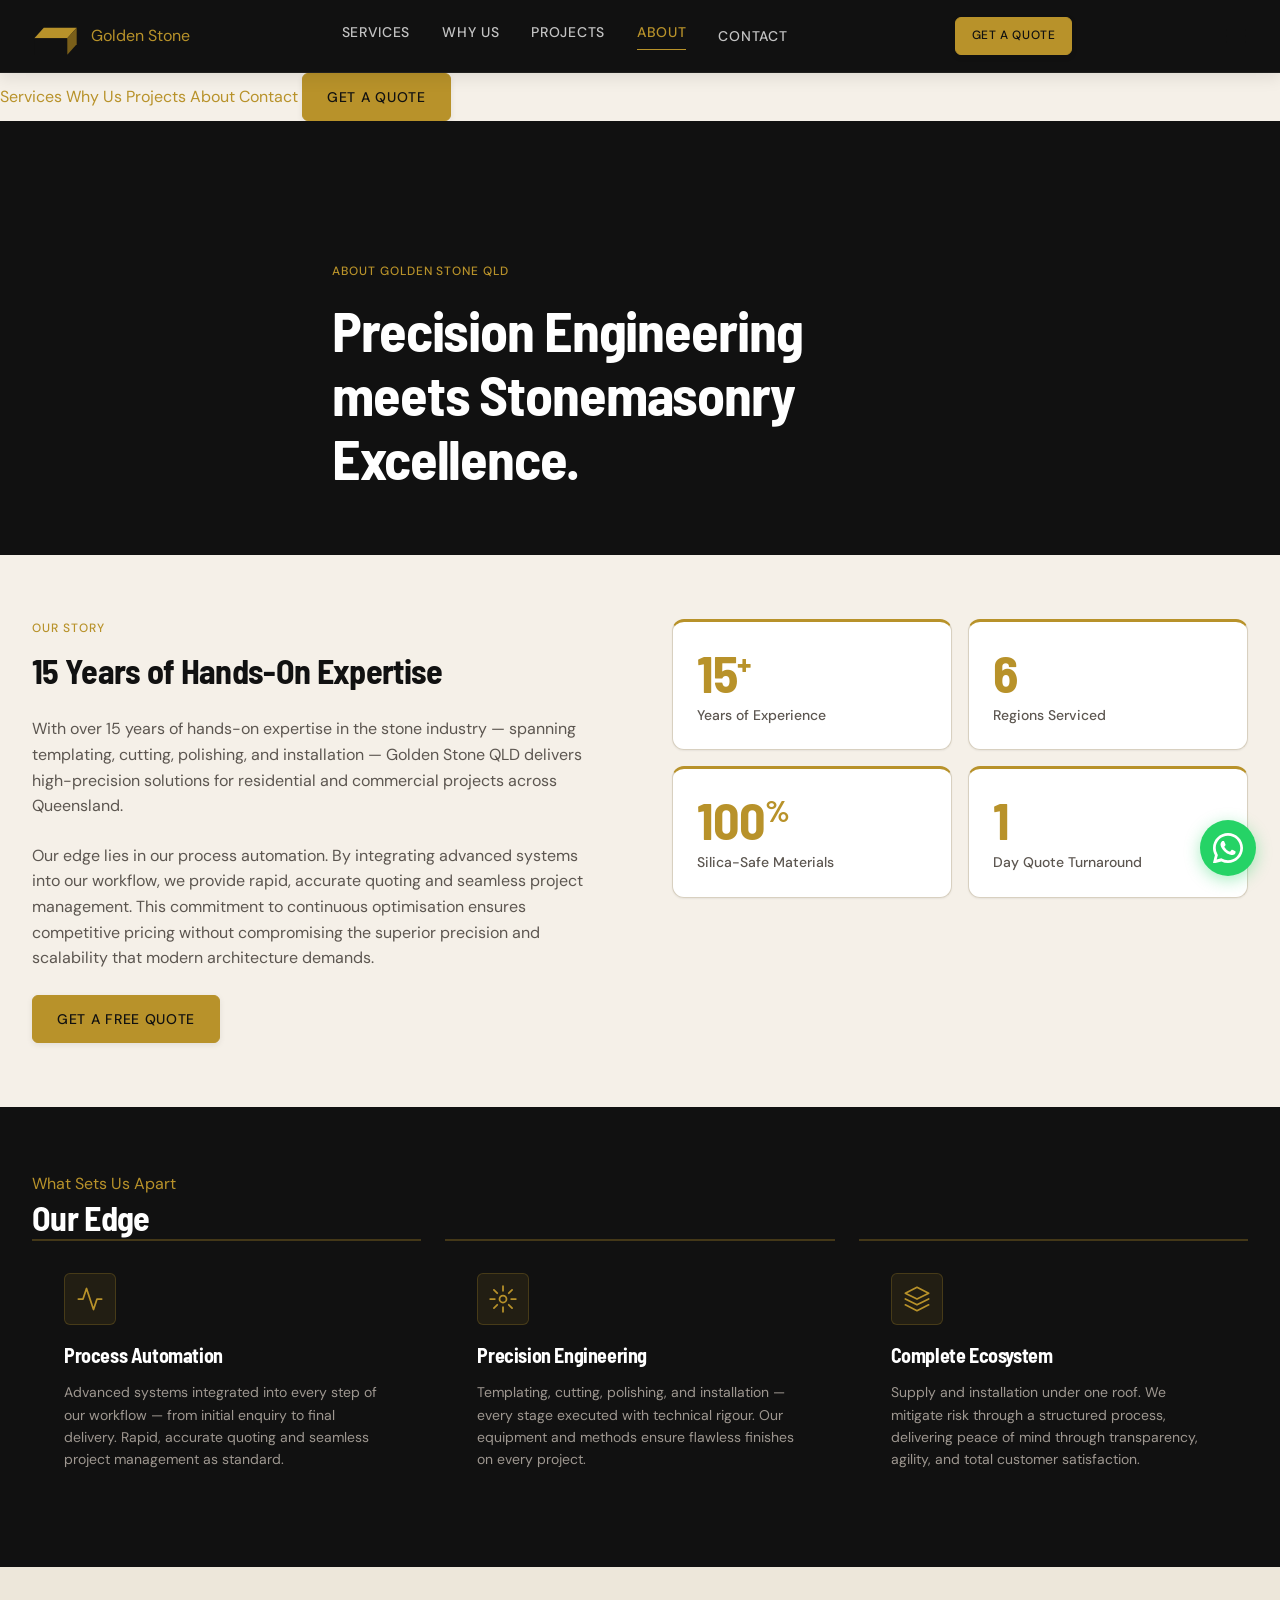
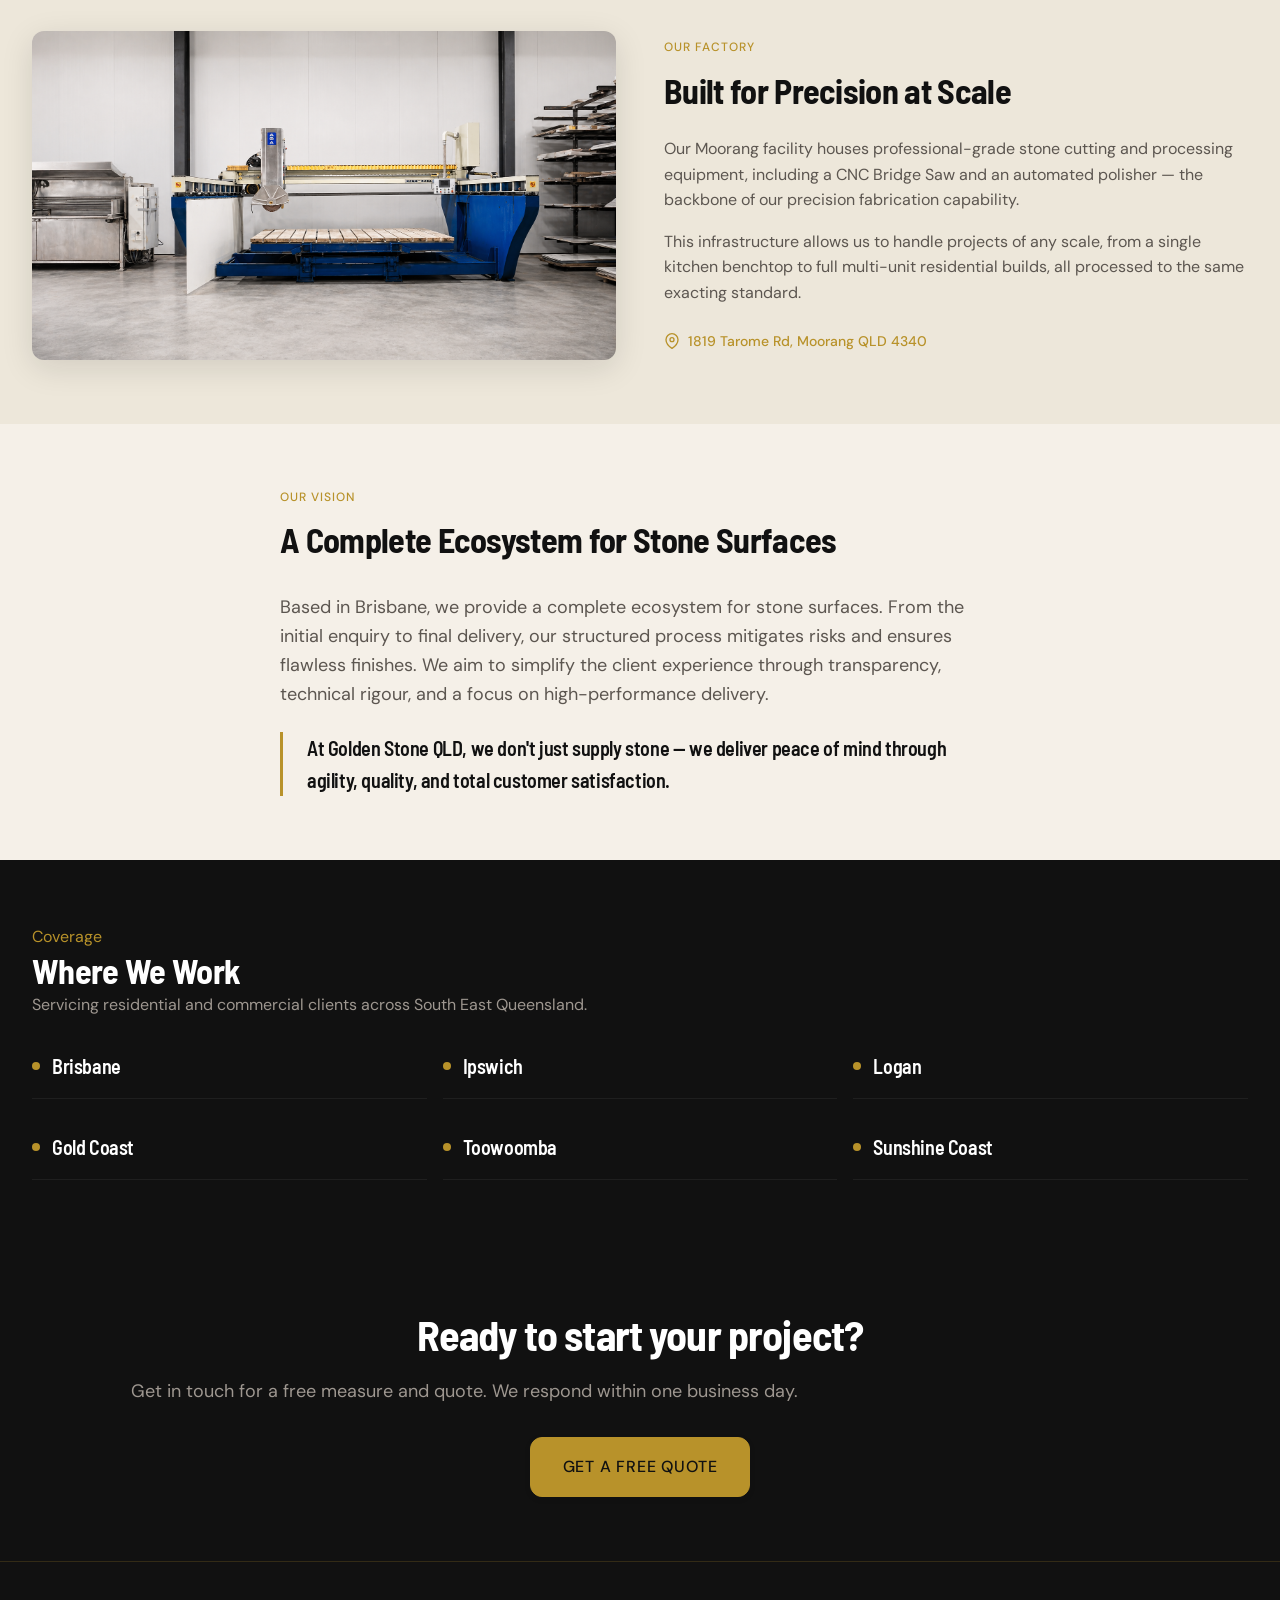
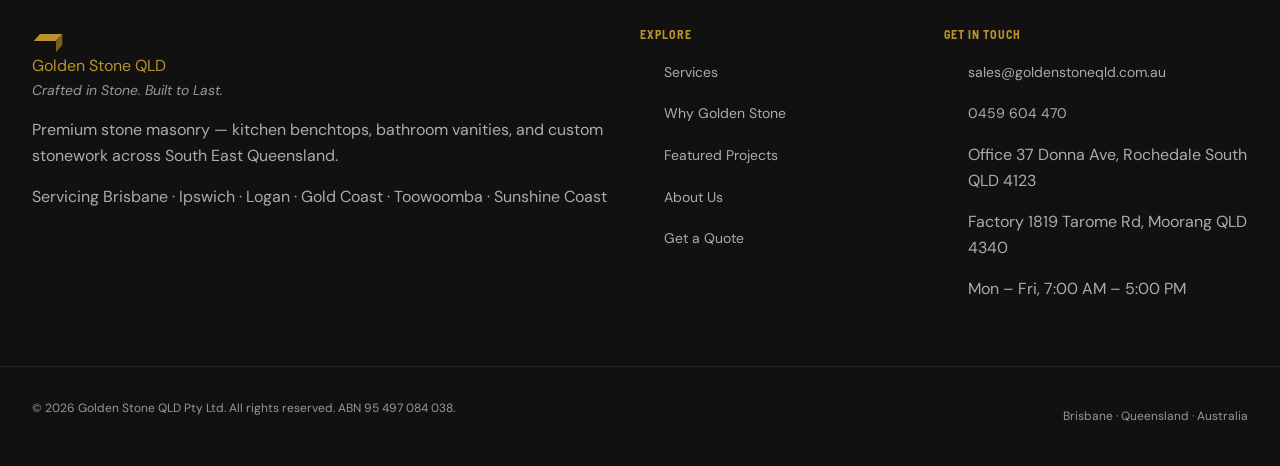
==== commit ed0804dc: "fix(about): remove machine model name, use CNC Bridge Saw and automated polisher https://claude.ai/c" ====
--- a/about.html
+++ b/about.html
@@ -198,8 +198,8 @@
 
           <div class="about-factory__image fade-in">
             <img
-              src="public/images/factory.jpg"
-              alt="Golden Stone QLD factory — SZOD-OESA bridge saw stone cutting machine, Moorang QLD"
+              src="public/images/factory.png"
+              alt="Golden Stone QLD factory — CNC Bridge Saw and automated polisher, Moorang QLD"
               width="800"
               height="533"
               loading="lazy"
@@ -211,8 +211,8 @@
             <h2 class="about-factory__title" id="factory-title">Built for Precision at Scale</h2>
             <p class="about-factory__body">
               Our Moorang facility houses professional-grade stone cutting and processing
-              equipment, including a SZOD-OESA bridge saw — the backbone of our precision
-              fabrication capability.
+              equipment, including a CNC Bridge Saw and an automated polisher — the backbone
+              of our precision fabrication capability.
             </p>
             <p class="about-factory__body">
               This infrastructure allows us to handle projects of any scale, from a single
--- a/src/styles/pages/about.css
+++ b/src/styles/pages/about.css
@@ -27,7 +27,7 @@
 .about-hero__bg {
   position: absolute;
   inset: 0;
-  background-image: url('public/images/factory.jpg');
+  background-image: url('public/images/factory.png');
   background-size: cover;
   background-position: center 30%;
   background-repeat: no-repeat;
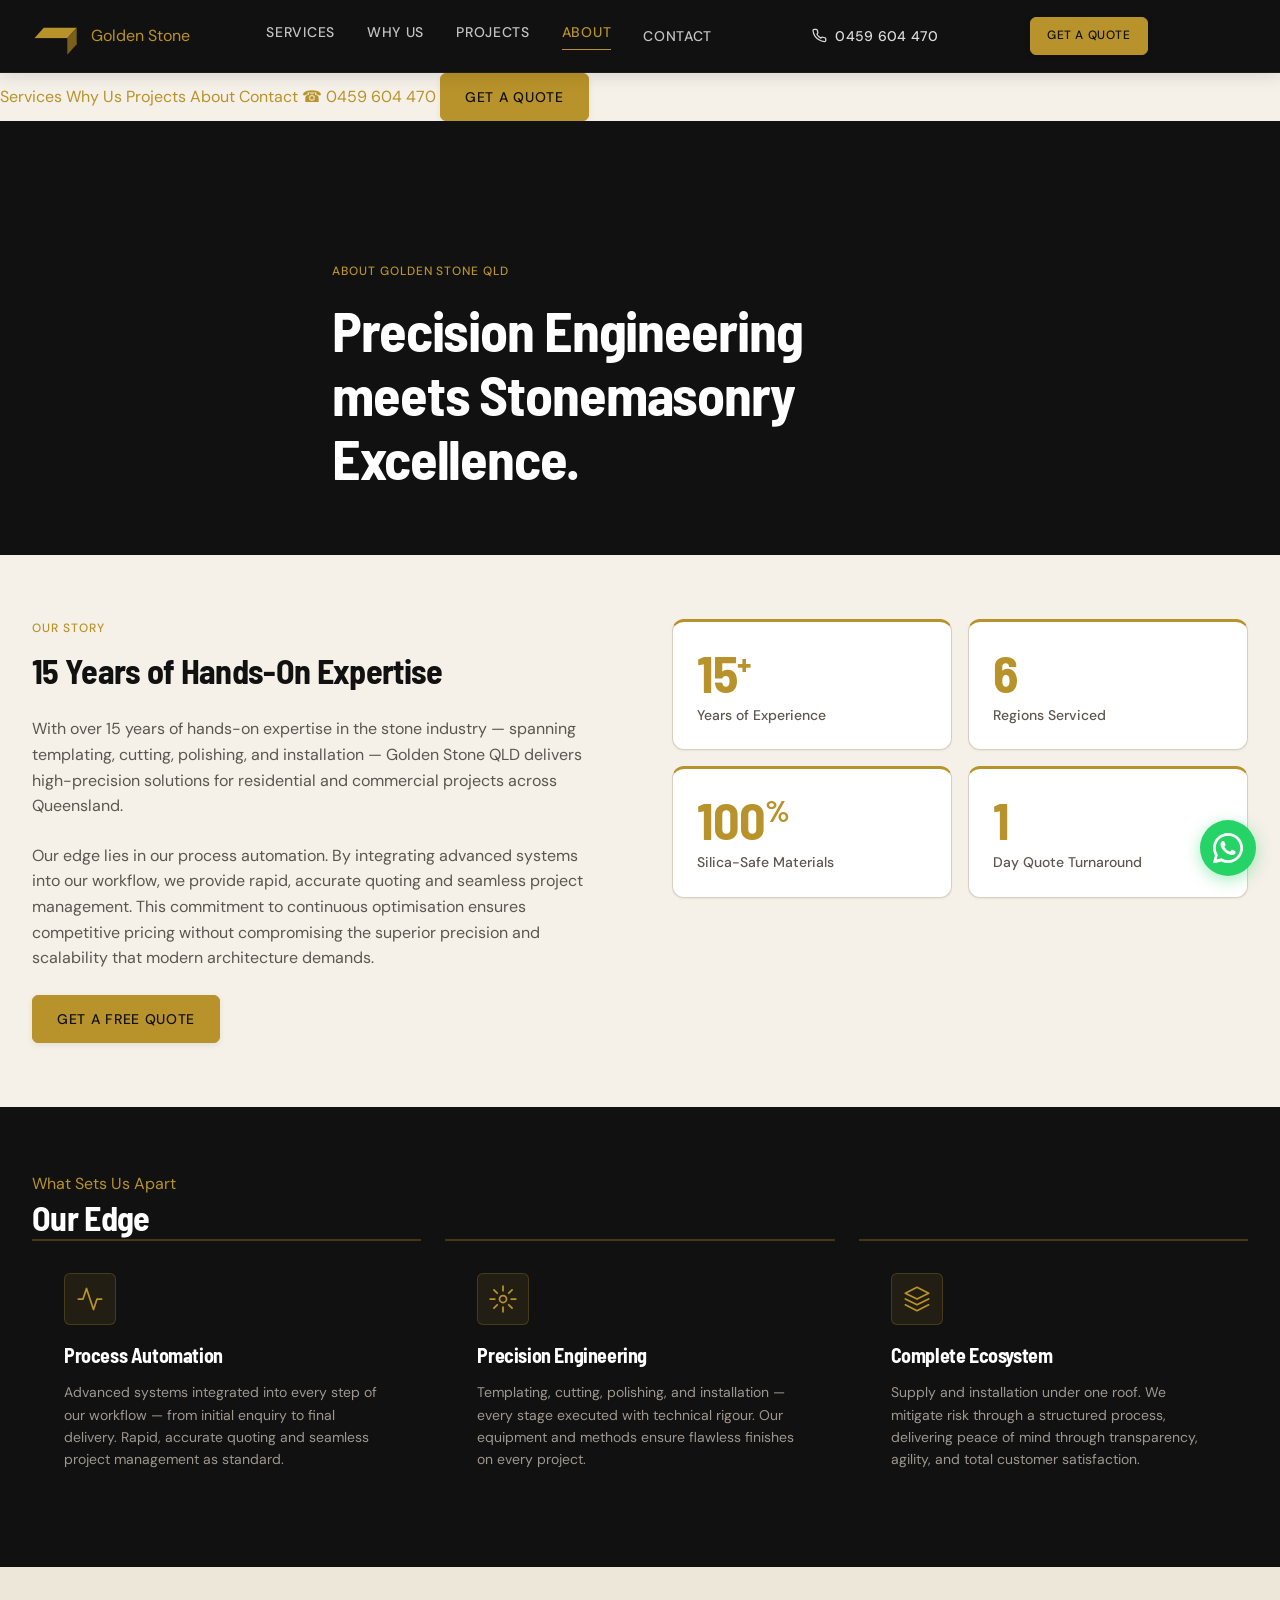
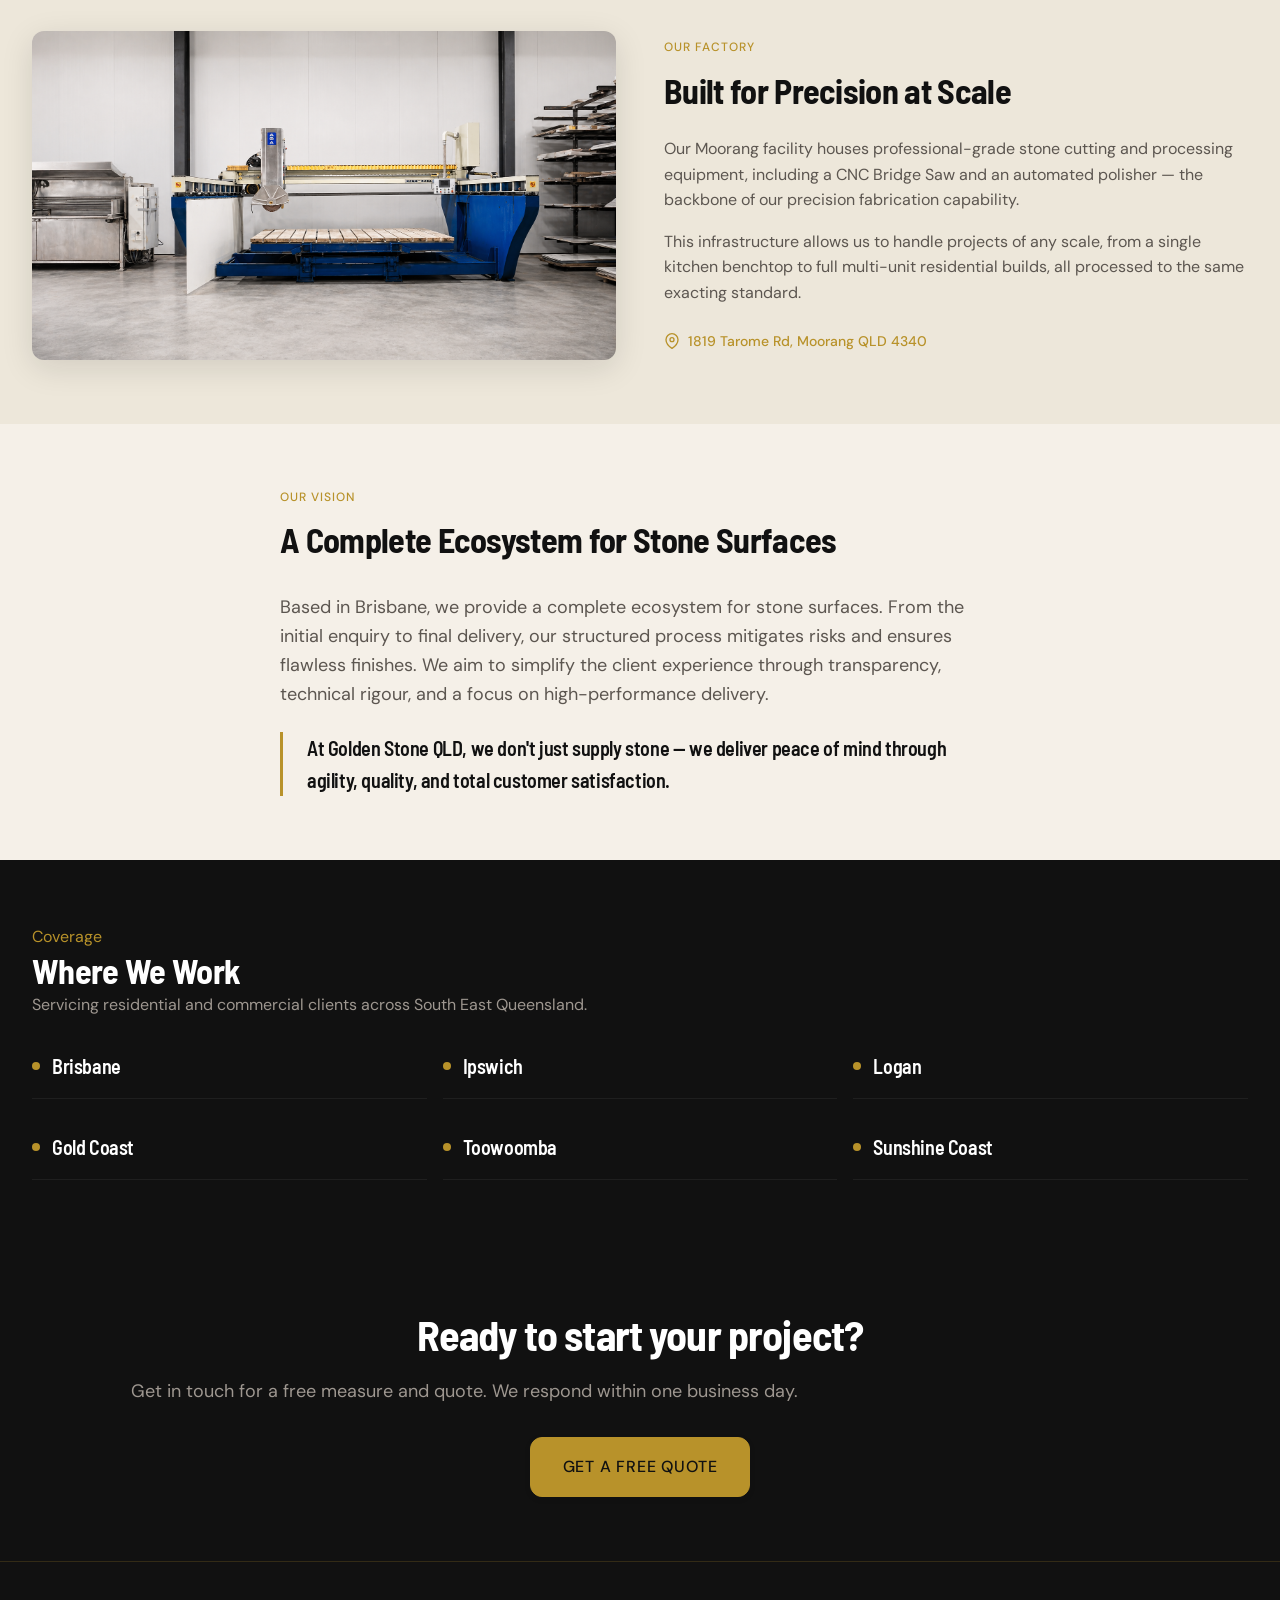
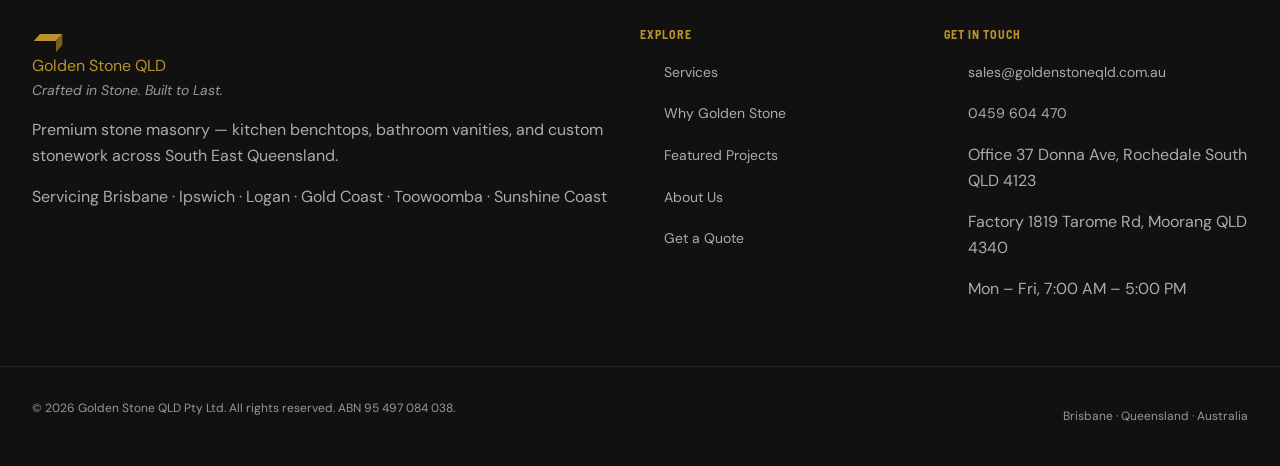
==== commit 2b74e01f: "feat(nav,home): merge About into home page, add phone number to header - Add #about section (Our Sto" ====
--- a/about.html
+++ b/about.html
@@ -5,6 +5,22 @@
   <meta name="viewport" content="width=device-width, initial-scale=1.0">
   <meta name="description" content="About Golden Stone QLD — 15+ years of precision stonemasonry expertise in Brisbane. Kitchen benchtops, bathroom vanities and custom stonework across South East Queensland.">
   <title>About Us — Golden Stone QLD</title>
+  <link rel="canonical" href="https://goldenstoneqld.com.au/about.html">
+
+  <!-- Open Graph -->
+  <meta property="og:type"        content="website">
+  <meta property="og:url"         content="https://goldenstoneqld.com.au/about.html">
+  <meta property="og:site_name"   content="Golden Stone QLD">
+  <meta property="og:locale"      content="en_AU">
+  <meta property="og:title"       content="About Us — Golden Stone QLD">
+  <meta property="og:description" content="15+ years of precision stonemasonry expertise in Brisbane. Kitchen benchtops, bathroom vanities and custom stonework across South East Queensland.">
+  <meta property="og:image"       content="https://goldenstoneqld.com.au/public/images/factory.png">
+
+  <!-- Twitter Card -->
+  <meta name="twitter:card"        content="summary_large_image">
+  <meta name="twitter:title"       content="About Us — Golden Stone QLD">
+  <meta name="twitter:description" content="15+ years of precision stonemasonry expertise in Brisbane. Kitchen benchtops, bathroom vanities and custom stonework across South East Queensland.">
+  <meta name="twitter:image"       content="https://goldenstoneqld.com.au/public/images/factory.png">
 
   <!-- Favicon -->
   <link rel="icon" href="data:image/svg+xml,<svg xmlns='http://www.w3.org/2000/svg' viewBox='0 0 80 80'><polygon points='4,38 20,20 76,20 60,38' fill='%23B8922A'/><rect x='4' y='38' width='56' height='28' fill='%23111111'/><polygon points='60,38 76,20 76,48 60,66' fill='%237A5F1A'/></svg>">
@@ -43,6 +59,14 @@
           <li><a href="contact.html" class="nav__link">Contact</a></li>
         </ul>
 
+        <!-- Phone number — click to call -->
+        <a href="tel:+61459604470" class="nav__phone" aria-label="Call us on 0459 604 470">
+          <svg width="15" height="15" viewBox="0 0 24 24" fill="none" stroke="currentColor" stroke-width="2" stroke-linecap="round" stroke-linejoin="round" aria-hidden="true">
+            <path d="M22 16.92v3a2 2 0 0 1-2.18 2 19.79 19.79 0 0 1-8.63-3.07A19.5 19.5 0 0 1 4.69 13 19.79 19.79 0 0 1 1.62 4.4 2 2 0 0 1 3.59 2.2h3a2 2 0 0 1 2 1.72c.127.96.361 1.903.7 2.81a2 2 0 0 1-.45 2.11L7.91 9.91a16 16 0 0 0 6.29 6.29l.91-.91a2 2 0 0 1 2.11-.45c.907.339 1.85.573 2.81.7A2 2 0 0 1 22 17.2v-.28z"/>
+          </svg>
+          0459 604 470
+        </a>
+
         <a href="contact.html" class="btn btn--primary btn--sm nav__cta">Get a Quote</a>
 
         <button class="nav__hamburger" id="hamburger-btn" aria-label="Open menu" aria-expanded="false" aria-controls="mobile-menu">
@@ -61,6 +85,7 @@
       <a href="index.html#projects" class="mobile-menu__link">Projects</a>
       <a href="about.html" class="mobile-menu__link">About</a>
       <a href="contact.html" class="mobile-menu__link">Contact</a>
+      <a href="tel:+61459604470" class="mobile-menu__link" style="color: var(--color-gold);">&#9742; 0459 604 470</a>
       <a href="contact.html" class="btn btn--primary mobile-menu__cta">Get a Quote</a>
     </div>
   </header>
--- a/src/styles/components.css
+++ b/src/styles/components.css
@@ -159,6 +159,27 @@
 
 .nav__cta {
   margin-left: var(--space-4);
+}
+
+.nav__phone {
+  display: flex;
+  align-items: center;
+  gap: var(--space-2);
+  font-family: var(--font-body);
+  font-size: var(--text-sm);
+  font-weight: var(--font-medium);
+  color: rgba(255, 255, 255, 0.85);
+  text-decoration: none;
+  letter-spacing: 0.02em;
+  white-space: nowrap;
+  transition: var(--transition-colour);
+  margin-left: var(--space-6);
+}
+.nav__phone:hover { color: var(--color-gold); }
+.nav__phone svg { flex-shrink: 0; }
+
+@media (max-width: 767px) {
+  .nav__phone { display: none; }
 }
 
 /* ==========================================================================
